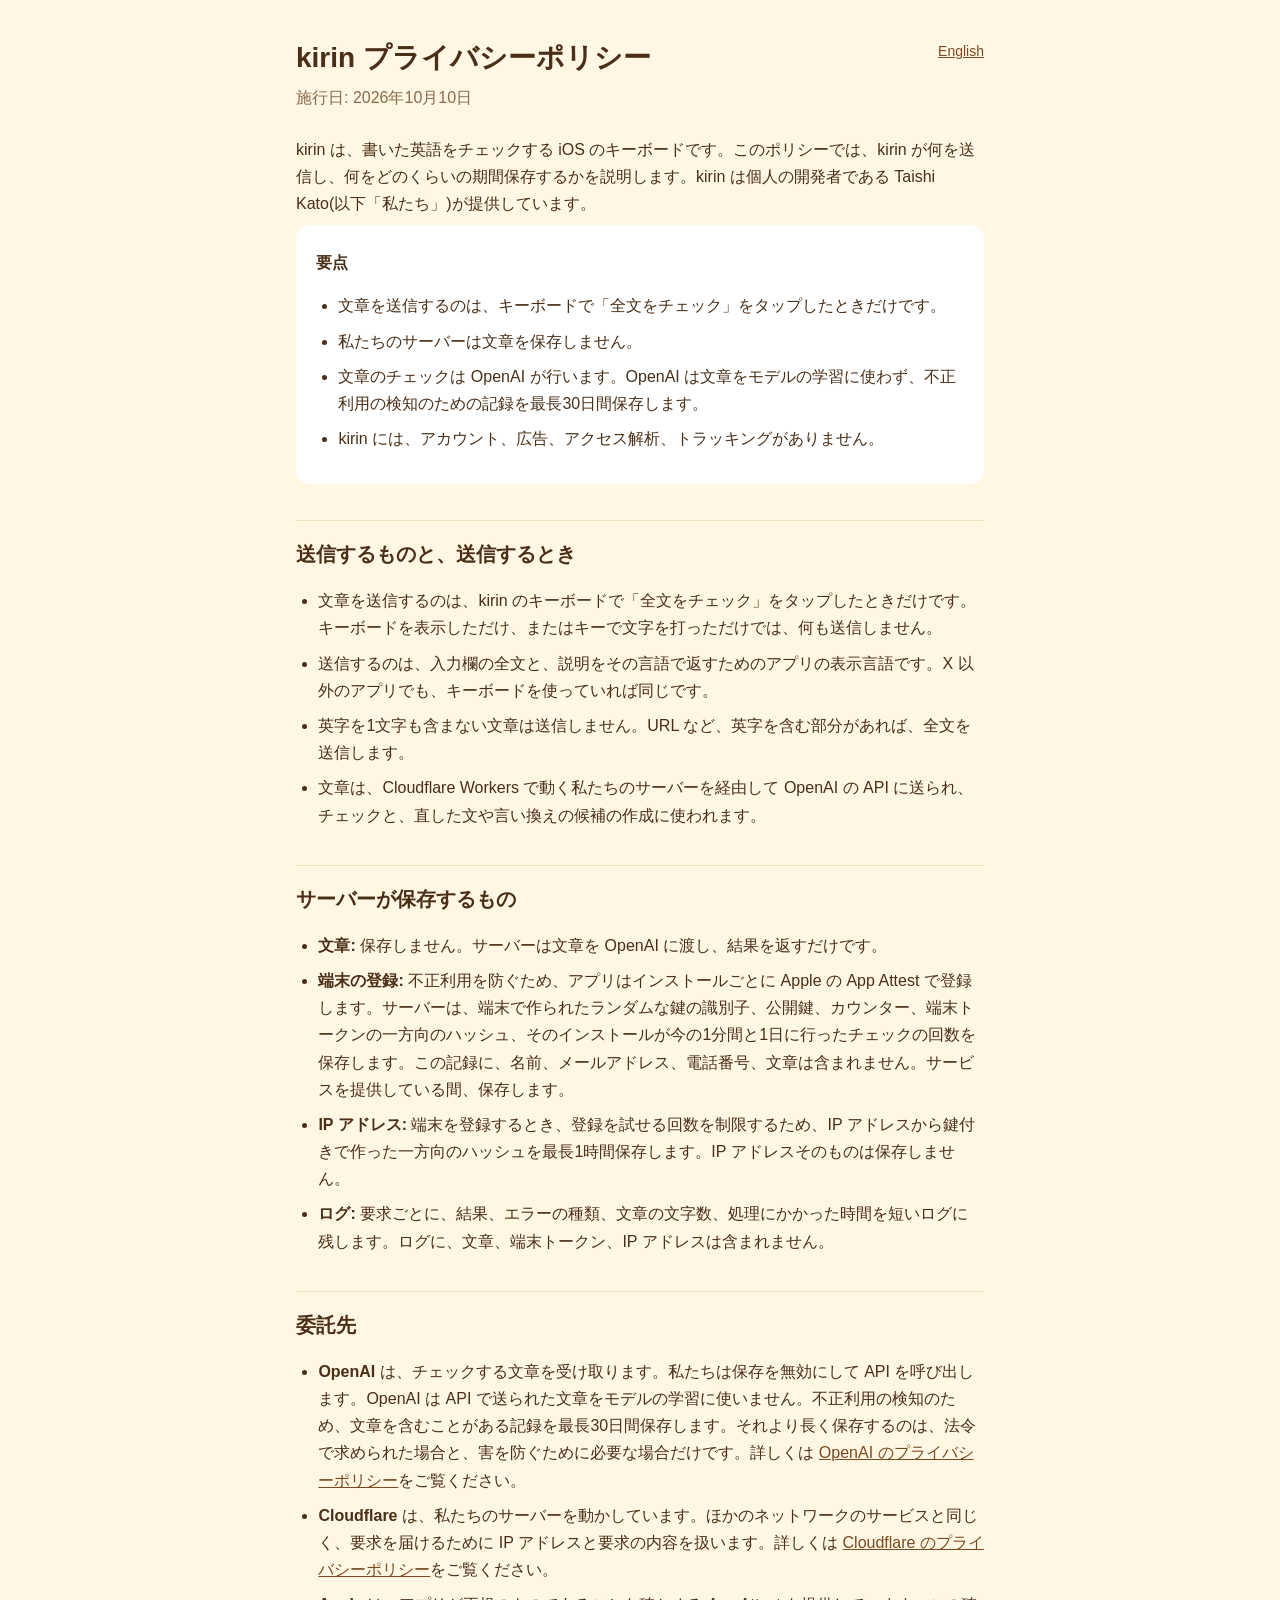
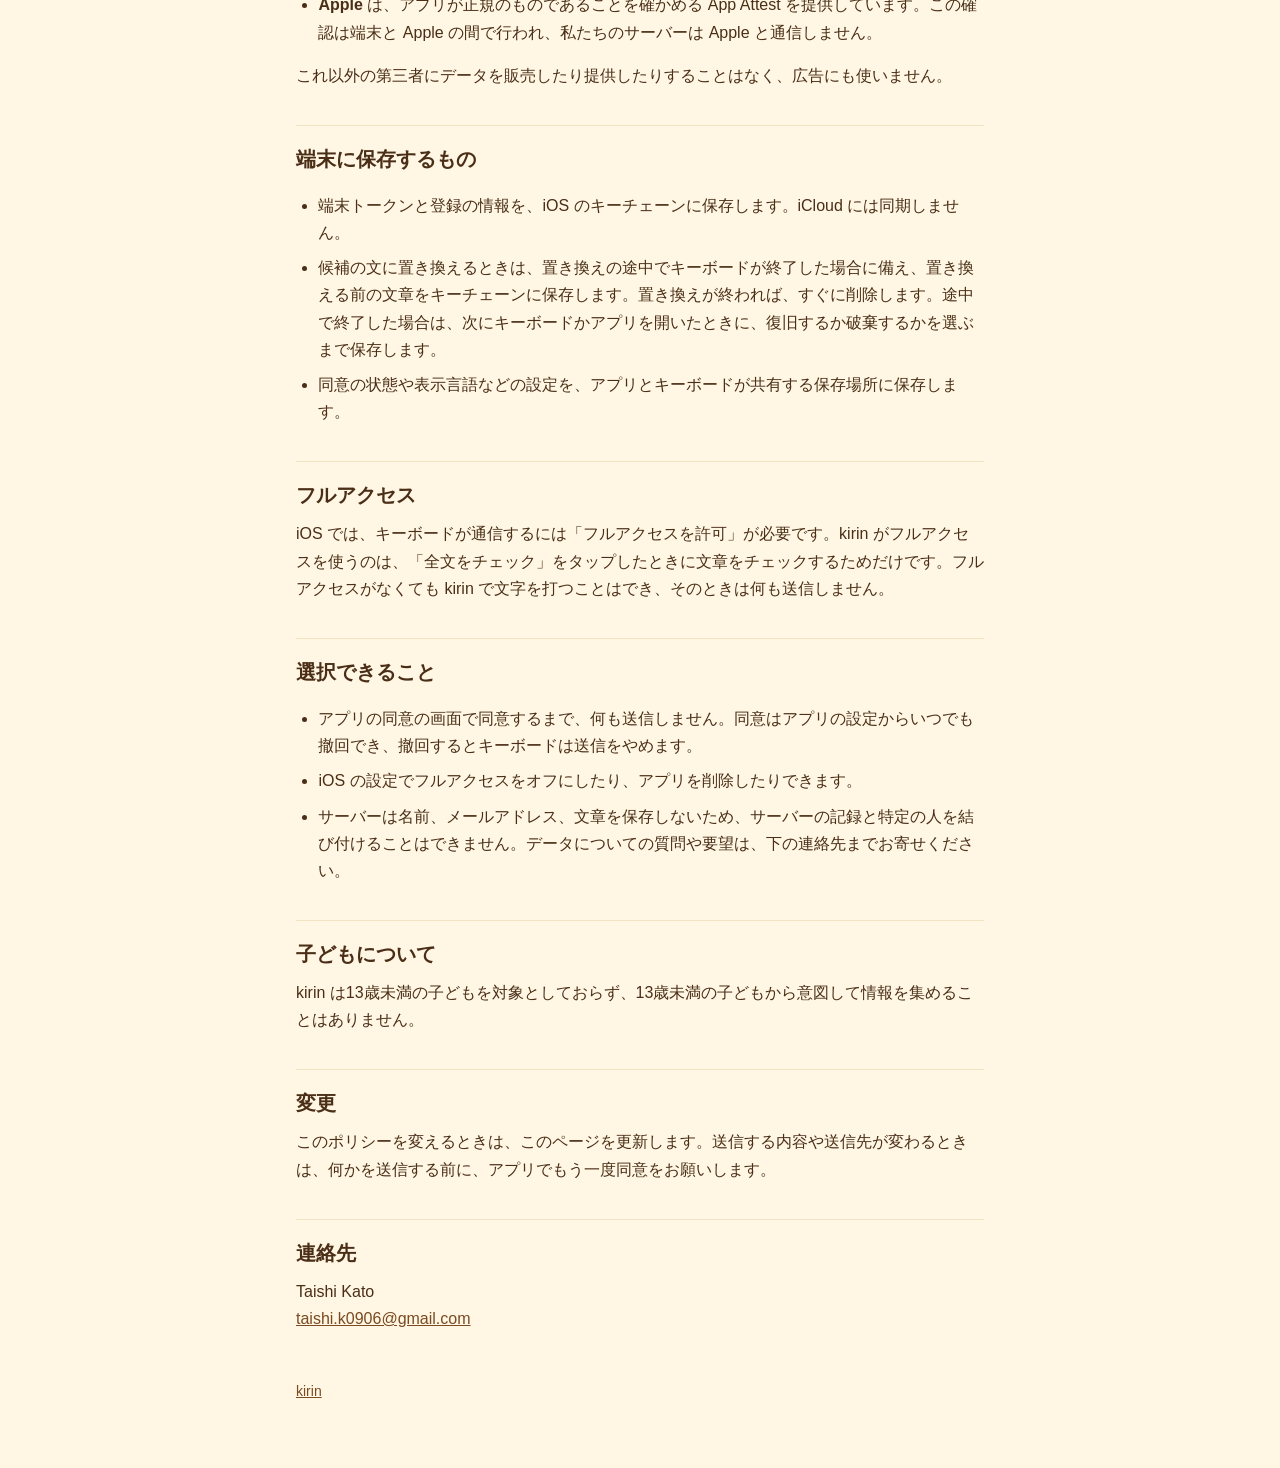
==== ja/privacy/index.html @ 9140c2d2 "Add the kirin privacy policy in English and Japanese Co-Authored-By: Claude Opus 5.5 <noreply@anthro" ====
<!doctype html>
<html lang="ja">
<head>
<meta charset="utf-8">
<meta name="viewport" content="width=device-width, initial-scale=1">
<title>kirin プライバシーポリシー</title>
<link rel="stylesheet" href="../../assets/style.css">
</head>
<body>
<main>
<a class="lang" href="../../privacy/">English</a>
<h1>kirin プライバシーポリシー</h1>
<p class="meta">施行日: 2026年10月10日</p>

<p>kirin は、書いた英語をチェックする iOS のキーボードです。このポリシーでは、kirin が何を送信し、何をどのくらいの期間保存するかを説明します。kirin は個人の開発者である Taishi Kato(以下「私たち」)が提供しています。</p>

<div class="card">
<p><strong>要点</strong></p>
<ul>
  <li>文章を送信するのは、キーボードで「全文をチェック」をタップしたときだけです。</li>
  <li>私たちのサーバーは文章を保存しません。</li>
  <li>文章のチェックは OpenAI が行います。OpenAI は文章をモデルの学習に使わず、不正利用の検知のための記録を最長30日間保存します。</li>
  <li>kirin には、アカウント、広告、アクセス解析、トラッキングがありません。</li>
</ul>
</div>

<h2>送信するものと、送信するとき</h2>
<ul>
  <li>文章を送信するのは、kirin のキーボードで「全文をチェック」をタップしたときだけです。キーボードを表示しただけ、またはキーで文字を打っただけでは、何も送信しません。</li>
  <li>送信するのは、入力欄の全文と、説明をその言語で返すためのアプリの表示言語です。X 以外のアプリでも、キーボードを使っていれば同じです。</li>
  <li>英字を1文字も含まない文章は送信しません。URL など、英字を含む部分があれば、全文を送信します。</li>
  <li>文章は、Cloudflare Workers で動く私たちのサーバーを経由して OpenAI の API に送られ、チェックと、直した文や言い換えの候補の作成に使われます。</li>
</ul>

<h2>サーバーが保存するもの</h2>
<ul>
  <li><strong>文章:</strong> 保存しません。サーバーは文章を OpenAI に渡し、結果を返すだけです。</li>
  <li><strong>端末の登録:</strong> 不正利用を防ぐため、アプリはインストールごとに Apple の App Attest で登録します。サーバーは、端末で作られたランダムな鍵の識別子、公開鍵、カウンター、端末トークンの一方向のハッシュ、そのインストールが今の1分間と1日に行ったチェックの回数を保存します。この記録に、名前、メールアドレス、電話番号、文章は含まれません。サービスを提供している間、保存します。</li>
  <li><strong>IP アドレス:</strong> 端末を登録するとき、登録を試せる回数を制限するため、IP アドレスから鍵付きで作った一方向のハッシュを最長1時間保存します。IP アドレスそのものは保存しません。</li>
  <li><strong>ログ:</strong> 要求ごとに、結果、エラーの種類、文章の文字数、処理にかかった時間を短いログに残します。ログに、文章、端末トークン、IP アドレスは含まれません。</li>
</ul>

<h2>委託先</h2>
<ul>
  <li><strong>OpenAI</strong> は、チェックする文章を受け取ります。私たちは保存を無効にして API を呼び出します。OpenAI は API で送られた文章をモデルの学習に使いません。不正利用の検知のため、文章を含むことがある記録を最長30日間保存します。それより長く保存するのは、法令で求められた場合と、害を防ぐために必要な場合だけです。詳しくは <a href="https://openai.com/policies/privacy-policy/">OpenAI のプライバシーポリシー</a>をご覧ください。</li>
  <li><strong>Cloudflare</strong> は、私たちのサーバーを動かしています。ほかのネットワークのサービスと同じく、要求を届けるために IP アドレスと要求の内容を扱います。詳しくは <a href="https://www.cloudflare.com/privacypolicy/">Cloudflare のプライバシーポリシー</a>をご覧ください。</li>
  <li><strong>Apple</strong> は、アプリが正規のものであることを確かめる App Attest を提供しています。この確認は端末と Apple の間で行われ、私たちのサーバーは Apple と通信しません。</li>
</ul>
<p>これ以外の第三者にデータを販売したり提供したりすることはなく、広告にも使いません。</p>

<h2>端末に保存するもの</h2>
<ul>
  <li>端末トークンと登録の情報を、iOS のキーチェーンに保存します。iCloud には同期しません。</li>
  <li>候補の文に置き換えるときは、置き換えの途中でキーボードが終了した場合に備え、置き換える前の文章をキーチェーンに保存します。置き換えが終われば、すぐに削除します。途中で終了した場合は、次にキーボードかアプリを開いたときに、復旧するか破棄するかを選ぶまで保存します。</li>
  <li>同意の状態や表示言語などの設定を、アプリとキーボードが共有する保存場所に保存します。</li>
</ul>

<h2>フルアクセス</h2>
<p>iOS では、キーボードが通信するには「フルアクセスを許可」が必要です。kirin がフルアクセスを使うのは、「全文をチェック」をタップしたときに文章をチェックするためだけです。フルアクセスがなくても kirin で文字を打つことはでき、そのときは何も送信しません。</p>

<h2>選択できること</h2>
<ul>
  <li>アプリの同意の画面で同意するまで、何も送信しません。同意はアプリの設定からいつでも撤回でき、撤回するとキーボードは送信をやめます。</li>
  <li>iOS の設定でフルアクセスをオフにしたり、アプリを削除したりできます。</li>
  <li>サーバーは名前、メールアドレス、文章を保存しないため、サーバーの記録と特定の人を結び付けることはできません。データについての質問や要望は、下の連絡先までお寄せください。</li>
</ul>

<h2>子どもについて</h2>
<p>kirin は13歳未満の子どもを対象としておらず、13歳未満の子どもから意図して情報を集めることはありません。</p>

<h2>変更</h2>
<p>このポリシーを変えるときは、このページを更新します。送信する内容や送信先が変わるときは、何かを送信する前に、アプリでもう一度同意をお願いします。</p>

<h2>連絡先</h2>
<p>Taishi Kato<br><a href="mailto:taishi.k0906@gmail.com">taishi.k0906@gmail.com</a></p>

<footer><a href="../../">kirin</a></footer>
</main>
</body>
</html>
---- assets/style.css ----
:root {
  --bg: #FFF7E3;
  --surface: #FFFFFF;
  --text: #4A2E17;
  --muted: #8A6A4C;
  --link: #7A4A22;
  --line: #F3E3C3;
}
@media (prefers-color-scheme: dark) {
  :root {
    --bg: #2A1E15;
    --surface: #3D2C20;
    --text: #FCEFD6;
    --muted: #CDB79A;
    --link: #F5C042;
    --line: #4A3727;
  }
}
* { box-sizing: border-box; }
body {
  margin: 0;
  background: var(--bg);
  color: var(--text);
  font: 16px/1.7 -apple-system, BlinkMacSystemFont, "Hiragino Sans", "Segoe UI", sans-serif;
}
main { max-width: 720px; margin: 0 auto; padding: 40px 16px 64px; }
h1 { font-size: 28px; line-height: 1.3; margin: 0 0 8px; }
h2 { font-size: 20px; margin: 36px 0 8px; padding-top: 16px; border-top: 1px solid var(--line); }
p, li { margin: 8px 0; }
ul { padding-left: 1.4em; }
a { color: var(--link); }
.meta { color: var(--muted); margin: 0 0 24px; }
.lang { float: right; font-size: 14px; }
.card { background: var(--surface); border-radius: 14px; padding: 16px 20px; }
footer { margin-top: 48px; color: var(--muted); font-size: 14px; }
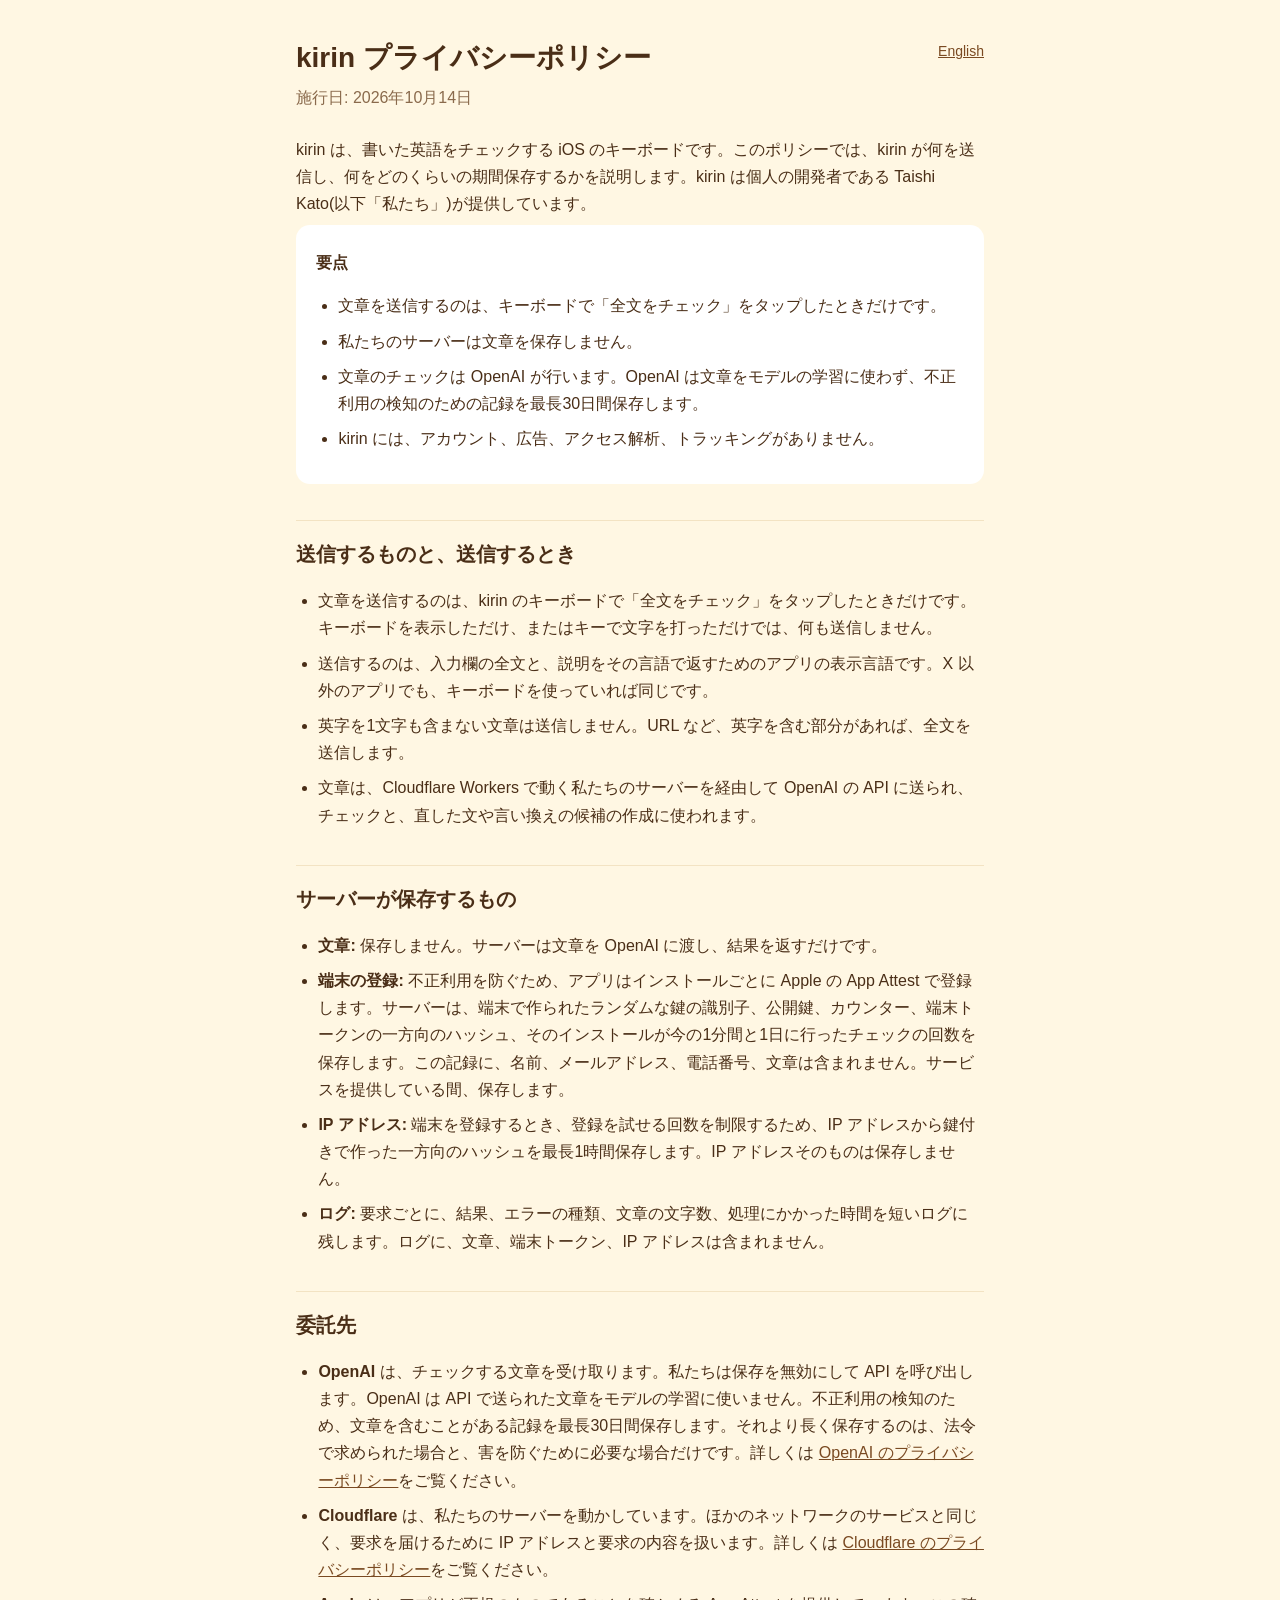
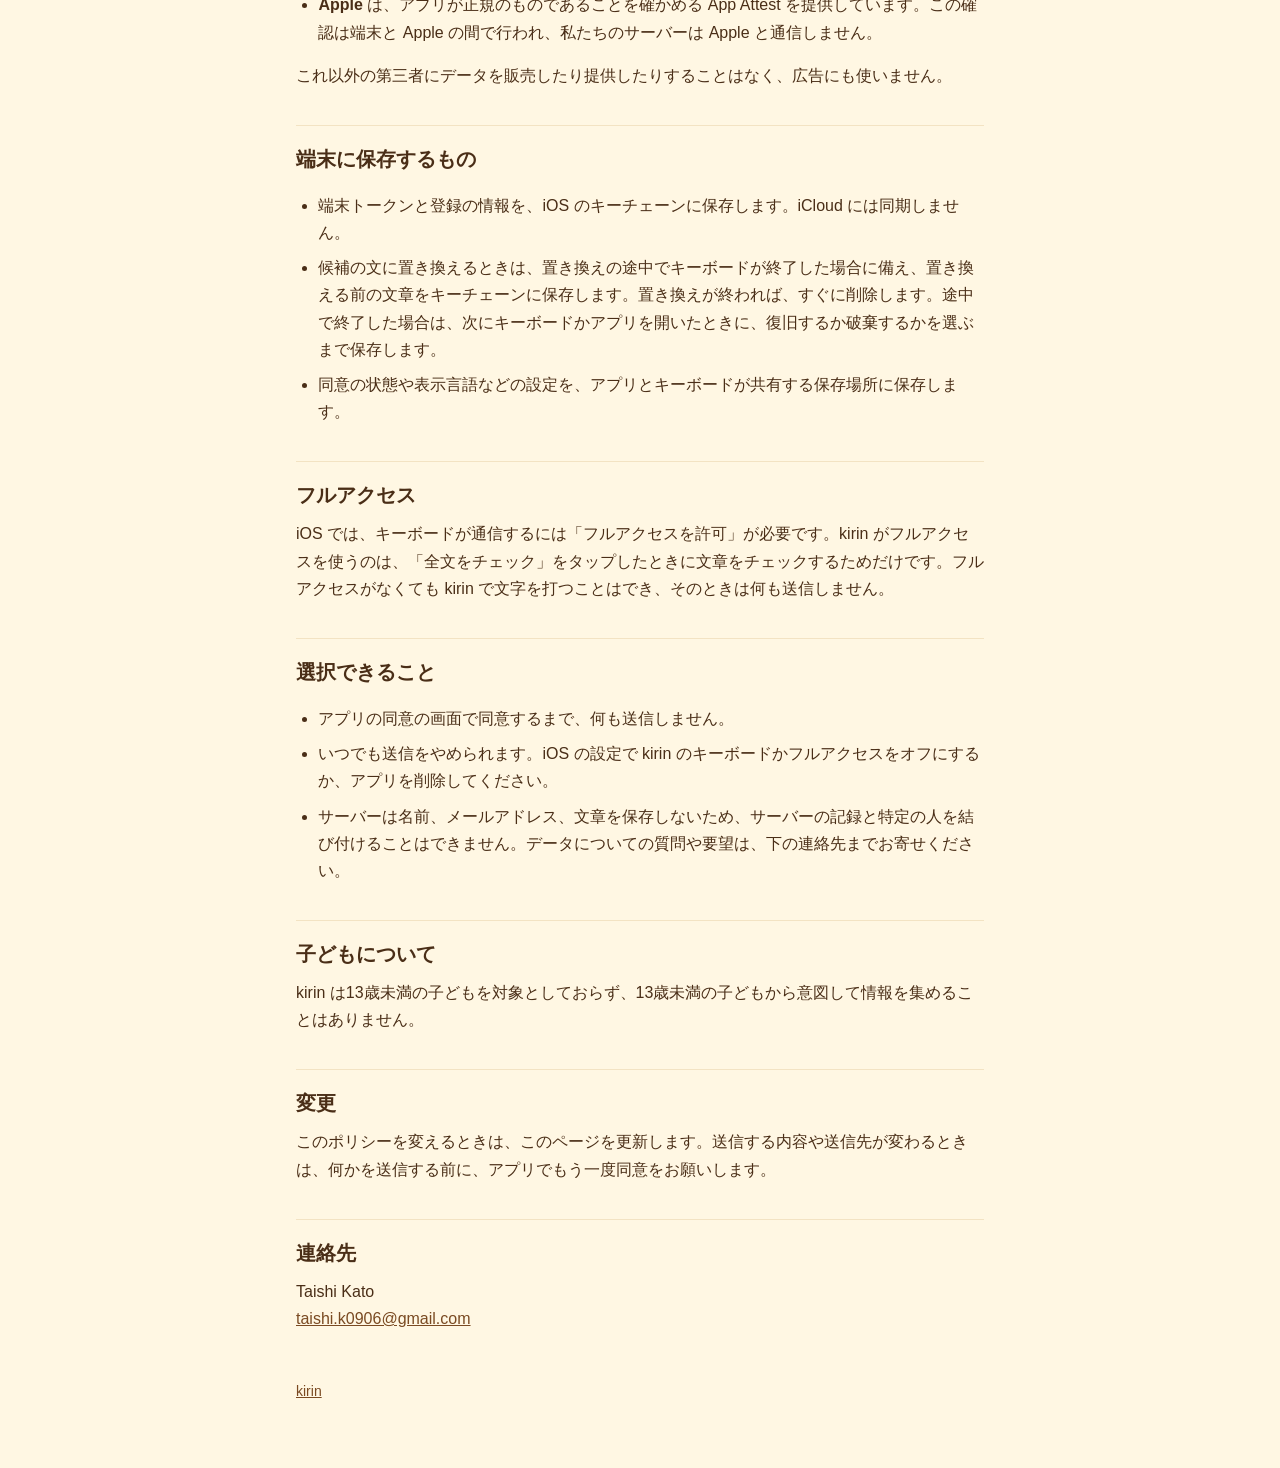
==== commit 5025dec4: "Say how to stop sending now that the app has no withdraw button" ====
--- a/ja/privacy/index.html
+++ b/ja/privacy/index.html
@@ -10,7 +10,7 @@
 <main>
 <a class="lang" href="../../privacy/">English</a>
 <h1>kirin プライバシーポリシー</h1>
-<p class="meta">施行日: 2026年10月10日</p>
+<p class="meta">施行日: 2026年10月14日</p>
 
 <p>kirin は、書いた英語をチェックする iOS のキーボードです。このポリシーでは、kirin が何を送信し、何をどのくらいの期間保存するかを説明します。kirin は個人の開発者である Taishi Kato(以下「私たち」)が提供しています。</p>
 
@@ -60,8 +60,8 @@
 
 <h2>選択できること</h2>
 <ul>
-  <li>アプリの同意の画面で同意するまで、何も送信しません。同意はアプリの設定からいつでも撤回でき、撤回するとキーボードは送信をやめます。</li>
-  <li>iOS の設定でフルアクセスをオフにしたり、アプリを削除したりできます。</li>
+  <li>アプリの同意の画面で同意するまで、何も送信しません。</li>
+  <li>いつでも送信をやめられます。iOS の設定で kirin のキーボードかフルアクセスをオフにするか、アプリを削除してください。</li>
   <li>サーバーは名前、メールアドレス、文章を保存しないため、サーバーの記録と特定の人を結び付けることはできません。データについての質問や要望は、下の連絡先までお寄せください。</li>
 </ul>
 
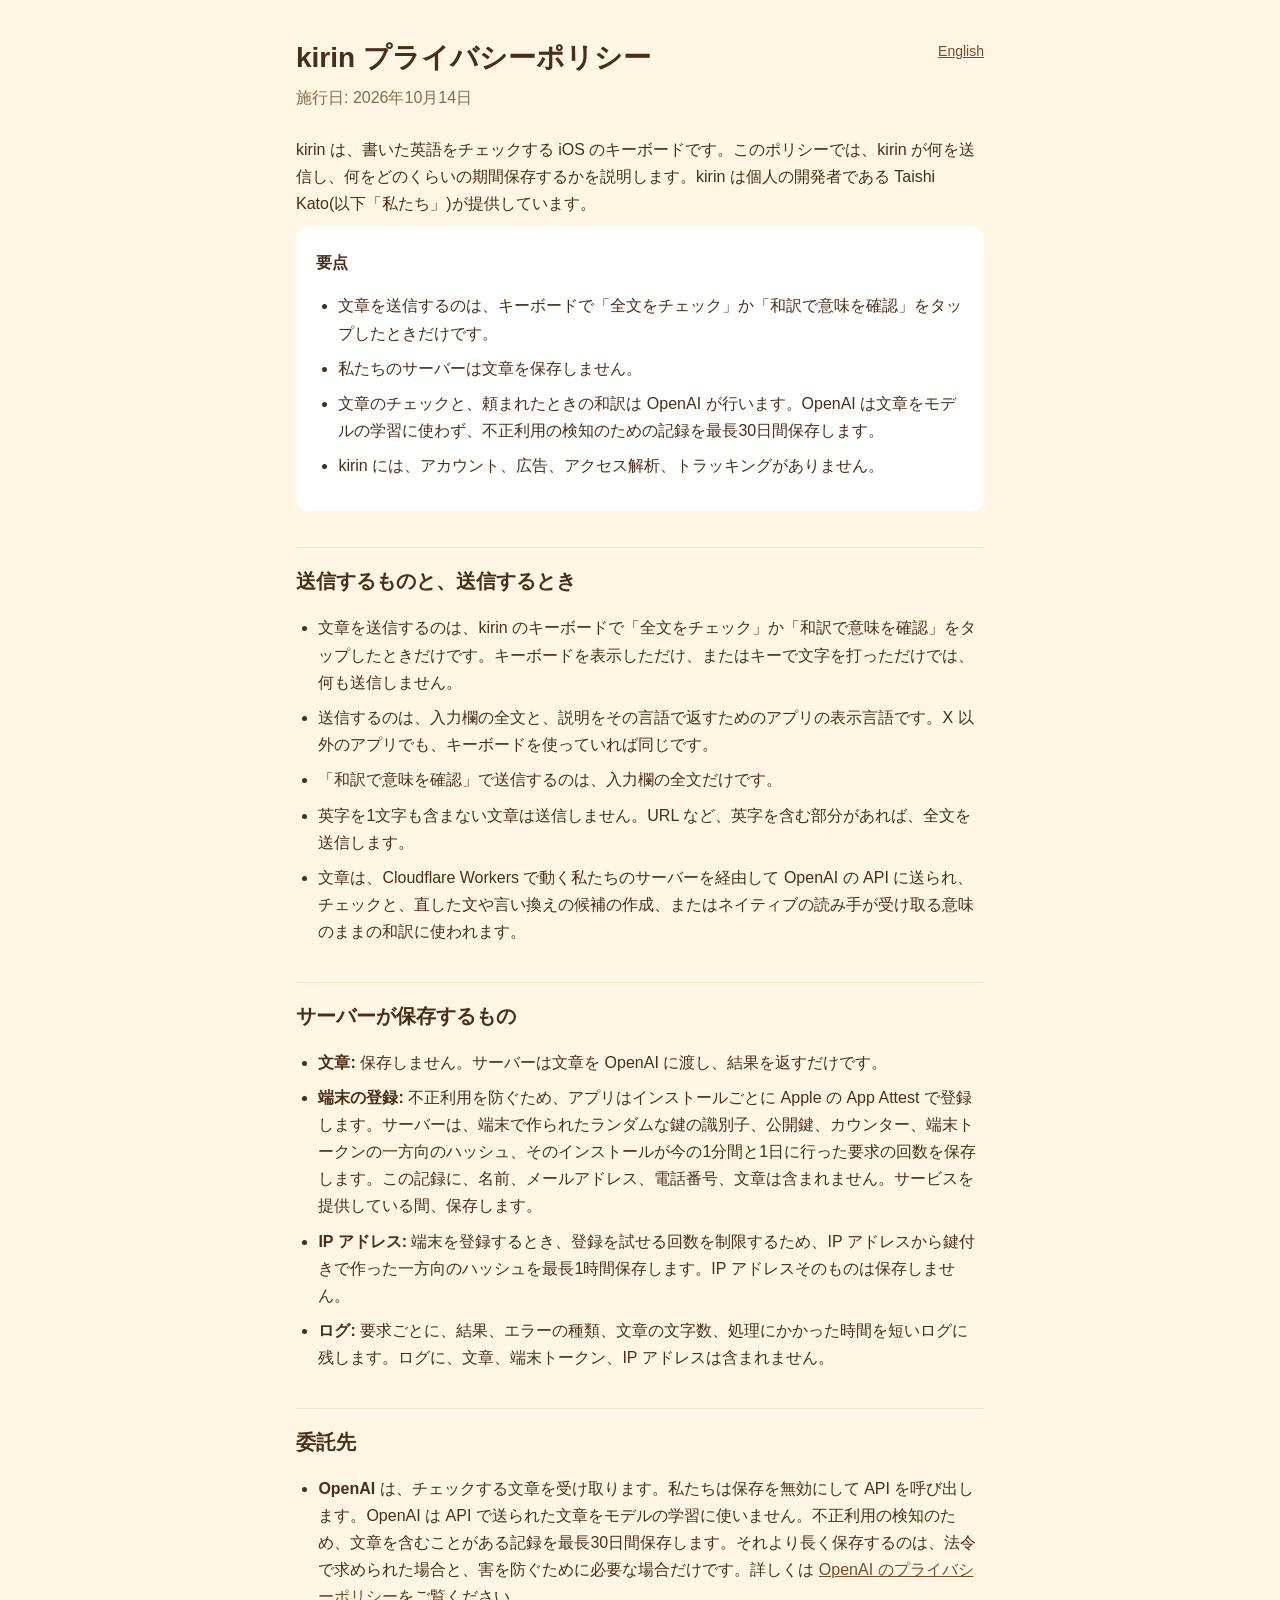
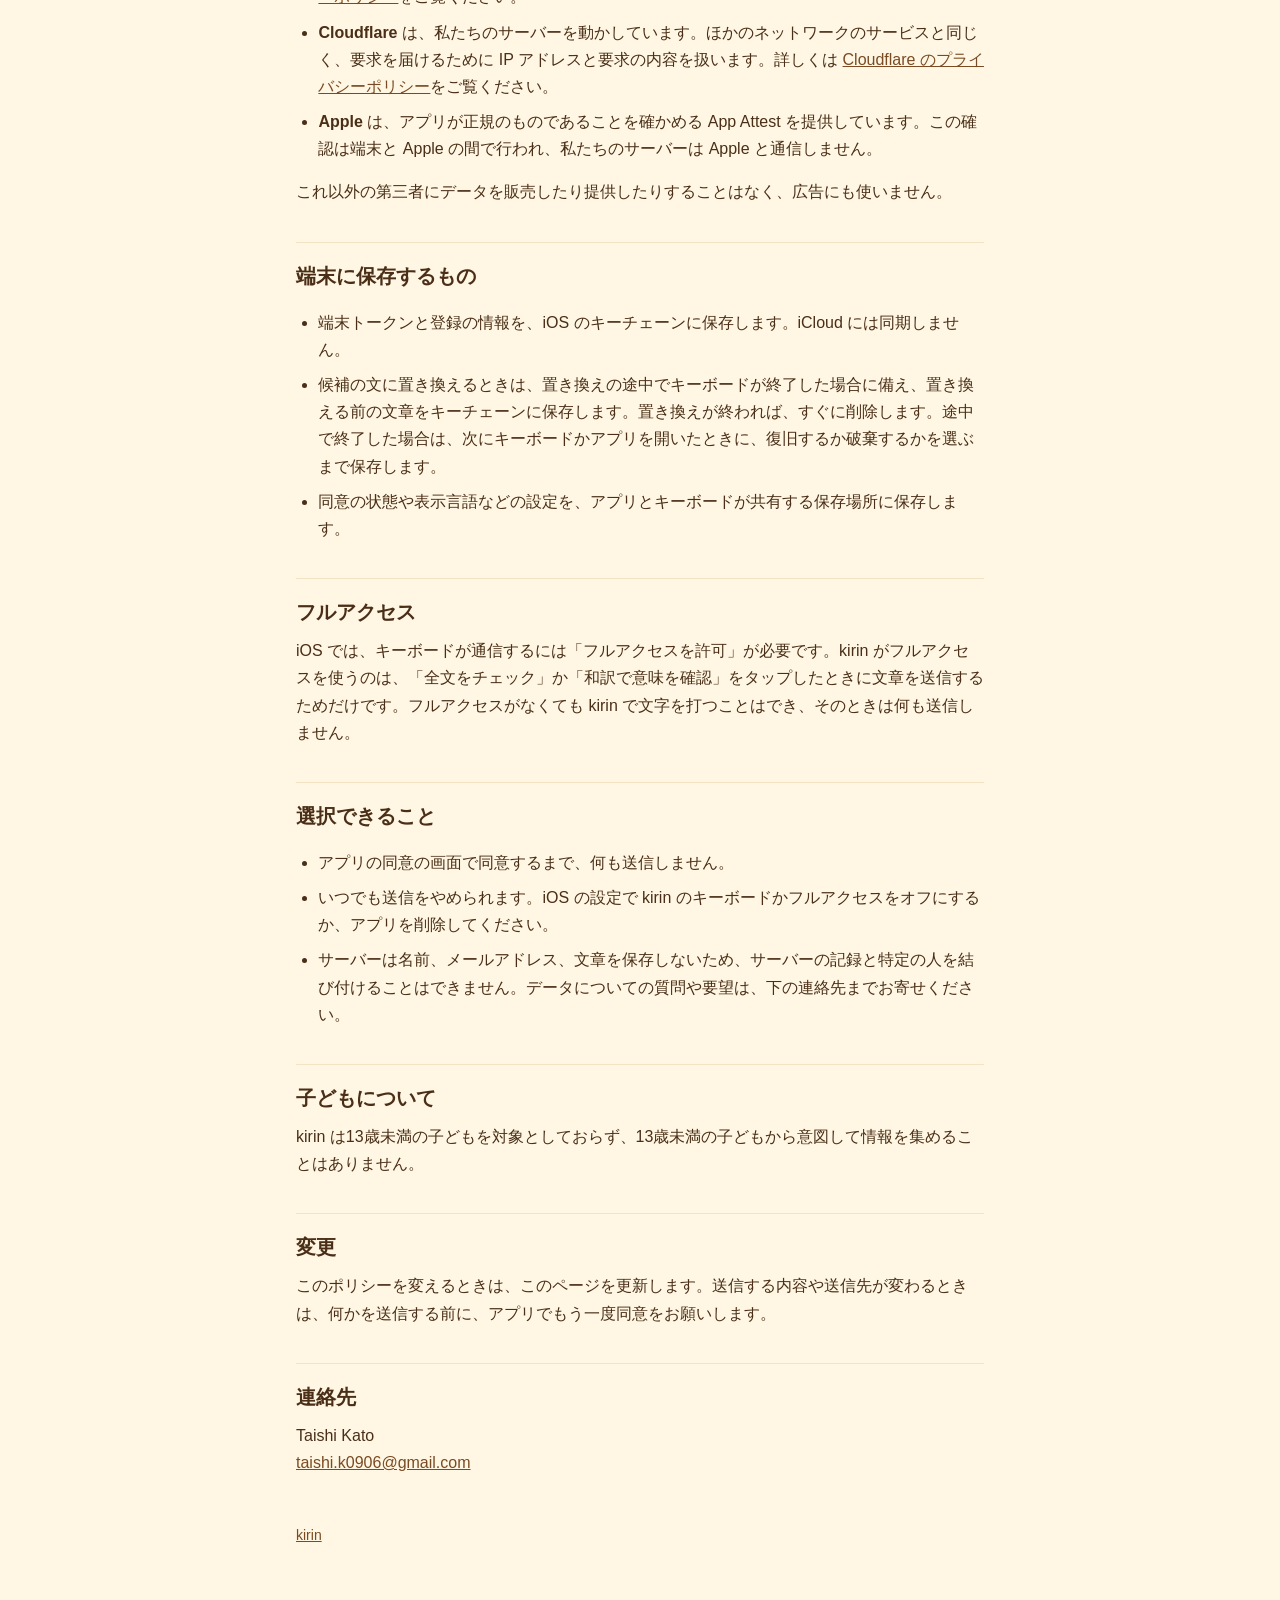
==== commit a08e0dd1: "Cover back-translation in the privacy policy Co-Authored-By: Claude Opus 5.5 <noreply@anthropic.com>" ====
--- a/ja/privacy/index.html
+++ b/ja/privacy/index.html
@@ -17,25 +17,26 @@
 <div class="card">
 <p><strong>要点</strong></p>
 <ul>
-  <li>文章を送信するのは、キーボードで「全文をチェック」をタップしたときだけです。</li>
+  <li>文章を送信するのは、キーボードで「全文をチェック」か「和訳で意味を確認」をタップしたときだけです。</li>
   <li>私たちのサーバーは文章を保存しません。</li>
-  <li>文章のチェックは OpenAI が行います。OpenAI は文章をモデルの学習に使わず、不正利用の検知のための記録を最長30日間保存します。</li>
+  <li>文章のチェックと、頼まれたときの和訳は OpenAI が行います。OpenAI は文章をモデルの学習に使わず、不正利用の検知のための記録を最長30日間保存します。</li>
   <li>kirin には、アカウント、広告、アクセス解析、トラッキングがありません。</li>
 </ul>
 </div>
 
 <h2>送信するものと、送信するとき</h2>
 <ul>
-  <li>文章を送信するのは、kirin のキーボードで「全文をチェック」をタップしたときだけです。キーボードを表示しただけ、またはキーで文字を打っただけでは、何も送信しません。</li>
+  <li>文章を送信するのは、kirin のキーボードで「全文をチェック」か「和訳で意味を確認」をタップしたときだけです。キーボードを表示しただけ、またはキーで文字を打っただけでは、何も送信しません。</li>
   <li>送信するのは、入力欄の全文と、説明をその言語で返すためのアプリの表示言語です。X 以外のアプリでも、キーボードを使っていれば同じです。</li>
+  <li>「和訳で意味を確認」で送信するのは、入力欄の全文だけです。</li>
   <li>英字を1文字も含まない文章は送信しません。URL など、英字を含む部分があれば、全文を送信します。</li>
-  <li>文章は、Cloudflare Workers で動く私たちのサーバーを経由して OpenAI の API に送られ、チェックと、直した文や言い換えの候補の作成に使われます。</li>
+  <li>文章は、Cloudflare Workers で動く私たちのサーバーを経由して OpenAI の API に送られ、チェックと、直した文や言い換えの候補の作成、またはネイティブの読み手が受け取る意味のままの和訳に使われます。</li>
 </ul>
 
 <h2>サーバーが保存するもの</h2>
 <ul>
   <li><strong>文章:</strong> 保存しません。サーバーは文章を OpenAI に渡し、結果を返すだけです。</li>
-  <li><strong>端末の登録:</strong> 不正利用を防ぐため、アプリはインストールごとに Apple の App Attest で登録します。サーバーは、端末で作られたランダムな鍵の識別子、公開鍵、カウンター、端末トークンの一方向のハッシュ、そのインストールが今の1分間と1日に行ったチェックの回数を保存します。この記録に、名前、メールアドレス、電話番号、文章は含まれません。サービスを提供している間、保存します。</li>
+  <li><strong>端末の登録:</strong> 不正利用を防ぐため、アプリはインストールごとに Apple の App Attest で登録します。サーバーは、端末で作られたランダムな鍵の識別子、公開鍵、カウンター、端末トークンの一方向のハッシュ、そのインストールが今の1分間と1日に行った要求の回数を保存します。この記録に、名前、メールアドレス、電話番号、文章は含まれません。サービスを提供している間、保存します。</li>
   <li><strong>IP アドレス:</strong> 端末を登録するとき、登録を試せる回数を制限するため、IP アドレスから鍵付きで作った一方向のハッシュを最長1時間保存します。IP アドレスそのものは保存しません。</li>
   <li><strong>ログ:</strong> 要求ごとに、結果、エラーの種類、文章の文字数、処理にかかった時間を短いログに残します。ログに、文章、端末トークン、IP アドレスは含まれません。</li>
 </ul>
@@ -56,7 +57,7 @@
 </ul>
 
 <h2>フルアクセス</h2>
-<p>iOS では、キーボードが通信するには「フルアクセスを許可」が必要です。kirin がフルアクセスを使うのは、「全文をチェック」をタップしたときに文章をチェックするためだけです。フルアクセスがなくても kirin で文字を打つことはでき、そのときは何も送信しません。</p>
+<p>iOS では、キーボードが通信するには「フルアクセスを許可」が必要です。kirin がフルアクセスを使うのは、「全文をチェック」か「和訳で意味を確認」をタップしたときに文章を送信するためだけです。フルアクセスがなくても kirin で文字を打つことはでき、そのときは何も送信しません。</p>
 
 <h2>選択できること</h2>
 <ul>
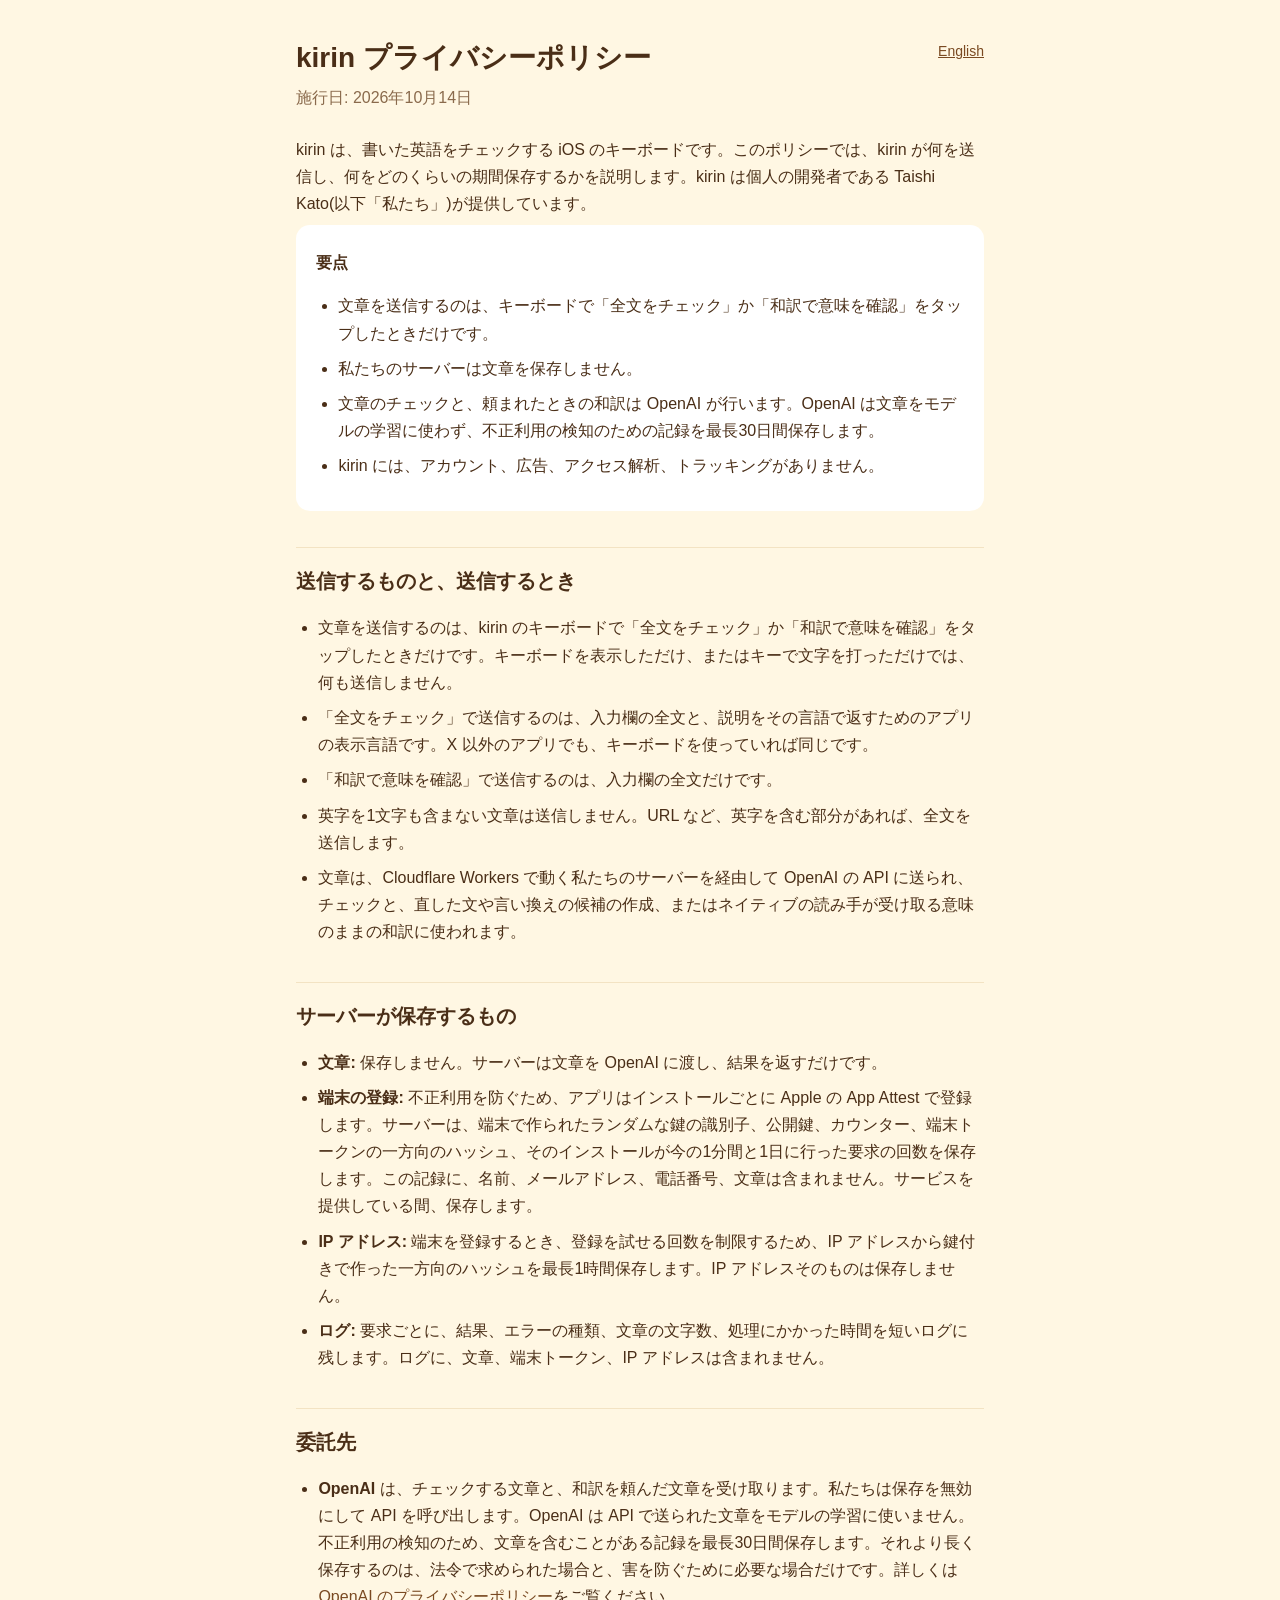
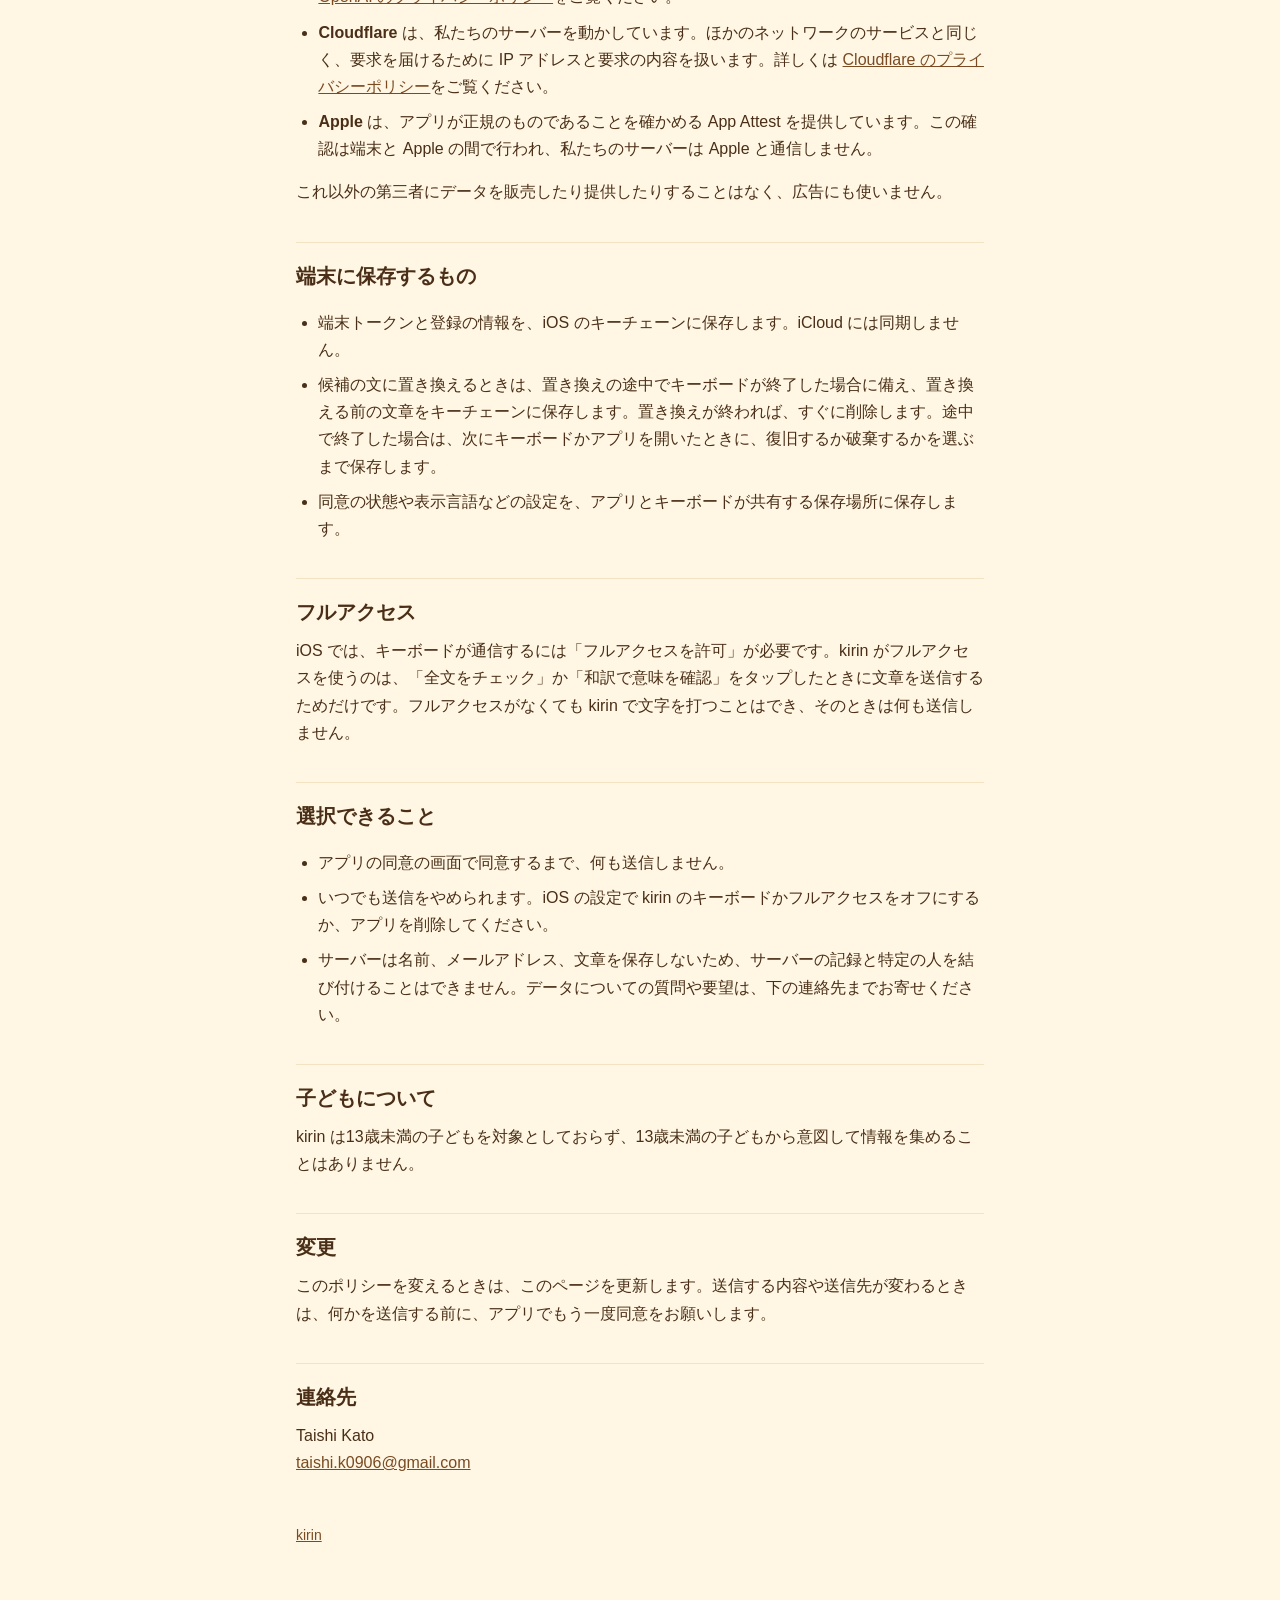
==== commit 2c37ba92: "Describe both buttons in the privacy policy sections that listed only checking Co-Authored-By: Claud" ====
--- a/ja/privacy/index.html
+++ b/ja/privacy/index.html
@@ -27,7 +27,7 @@
 <h2>送信するものと、送信するとき</h2>
 <ul>
   <li>文章を送信するのは、kirin のキーボードで「全文をチェック」か「和訳で意味を確認」をタップしたときだけです。キーボードを表示しただけ、またはキーで文字を打っただけでは、何も送信しません。</li>
-  <li>送信するのは、入力欄の全文と、説明をその言語で返すためのアプリの表示言語です。X 以外のアプリでも、キーボードを使っていれば同じです。</li>
+  <li>「全文をチェック」で送信するのは、入力欄の全文と、説明をその言語で返すためのアプリの表示言語です。X 以外のアプリでも、キーボードを使っていれば同じです。</li>
   <li>「和訳で意味を確認」で送信するのは、入力欄の全文だけです。</li>
   <li>英字を1文字も含まない文章は送信しません。URL など、英字を含む部分があれば、全文を送信します。</li>
   <li>文章は、Cloudflare Workers で動く私たちのサーバーを経由して OpenAI の API に送られ、チェックと、直した文や言い換えの候補の作成、またはネイティブの読み手が受け取る意味のままの和訳に使われます。</li>
@@ -43,7 +43,7 @@
 
 <h2>委託先</h2>
 <ul>
-  <li><strong>OpenAI</strong> は、チェックする文章を受け取ります。私たちは保存を無効にして API を呼び出します。OpenAI は API で送られた文章をモデルの学習に使いません。不正利用の検知のため、文章を含むことがある記録を最長30日間保存します。それより長く保存するのは、法令で求められた場合と、害を防ぐために必要な場合だけです。詳しくは <a href="https://openai.com/policies/privacy-policy/">OpenAI のプライバシーポリシー</a>をご覧ください。</li>
+  <li><strong>OpenAI</strong> は、チェックする文章と、和訳を頼んだ文章を受け取ります。私たちは保存を無効にして API を呼び出します。OpenAI は API で送られた文章をモデルの学習に使いません。不正利用の検知のため、文章を含むことがある記録を最長30日間保存します。それより長く保存するのは、法令で求められた場合と、害を防ぐために必要な場合だけです。詳しくは <a href="https://openai.com/policies/privacy-policy/">OpenAI のプライバシーポリシー</a>をご覧ください。</li>
   <li><strong>Cloudflare</strong> は、私たちのサーバーを動かしています。ほかのネットワークのサービスと同じく、要求を届けるために IP アドレスと要求の内容を扱います。詳しくは <a href="https://www.cloudflare.com/privacypolicy/">Cloudflare のプライバシーポリシー</a>をご覧ください。</li>
   <li><strong>Apple</strong> は、アプリが正規のものであることを確かめる App Attest を提供しています。この確認は端末と Apple の間で行われ、私たちのサーバーは Apple と通信しません。</li>
 </ul>
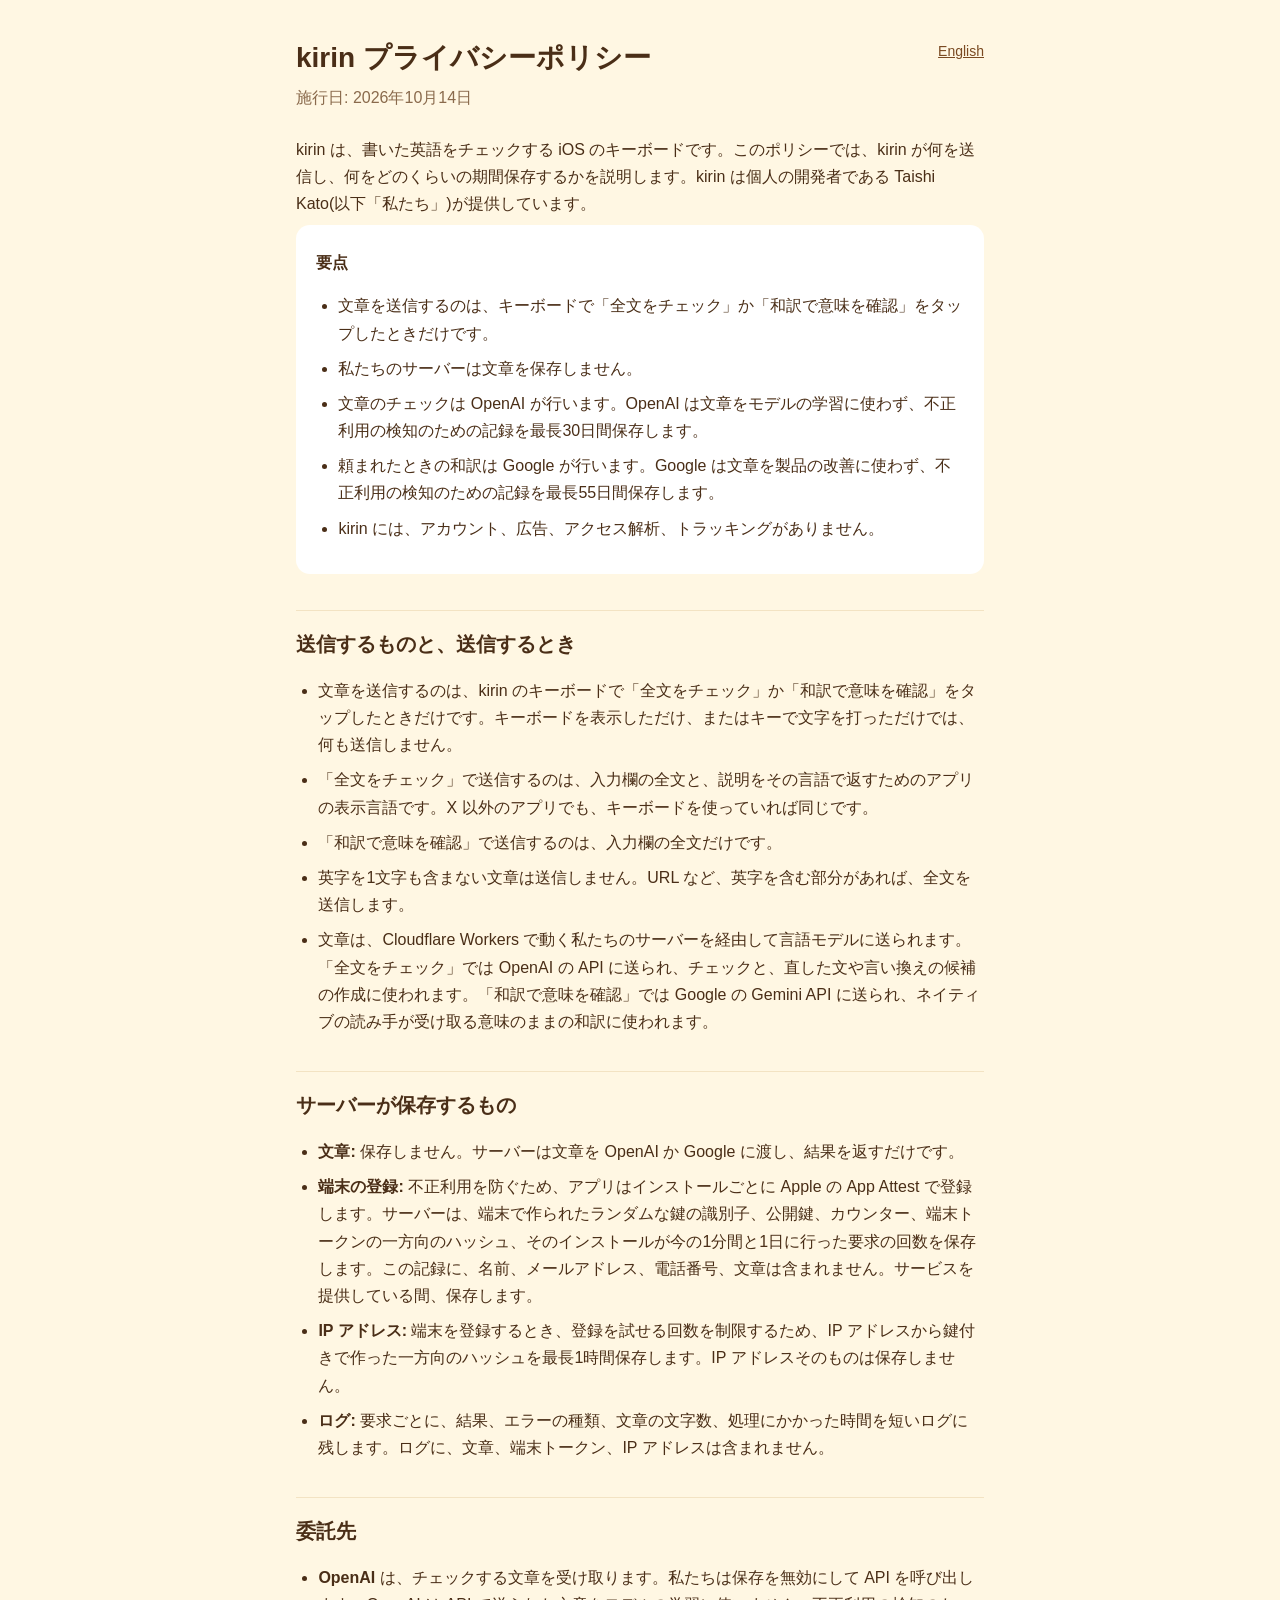
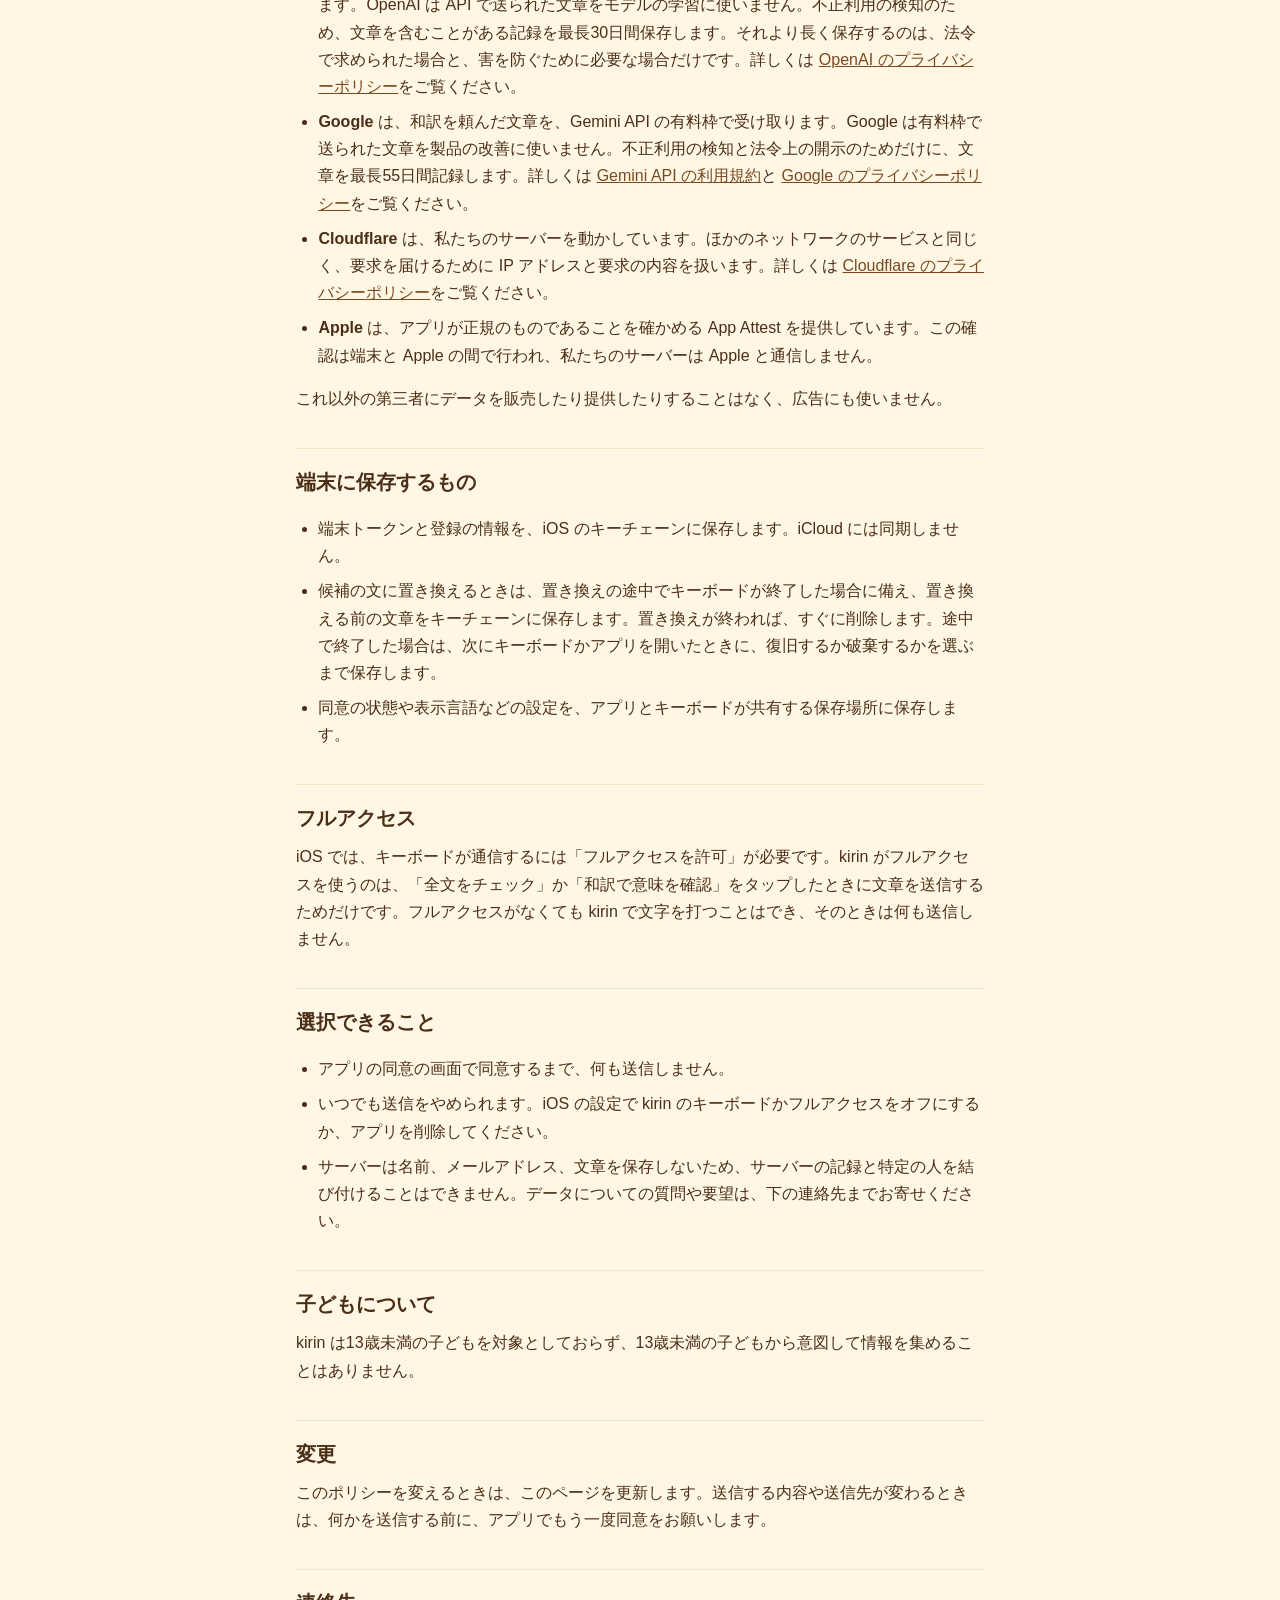
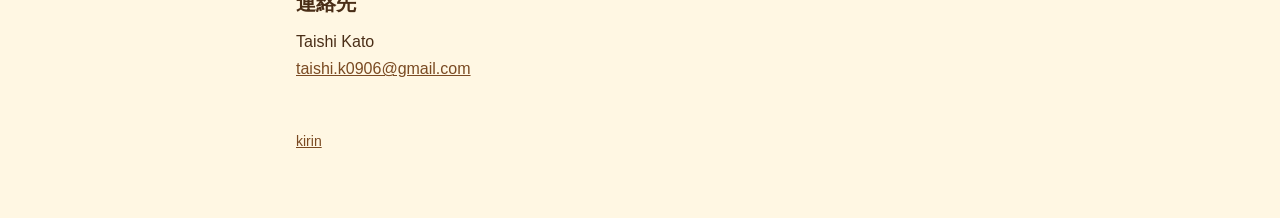
==== commit da6493c1: "Name Google as the processor for Japanese translations "Check meaning in Japanese" now sends text to" ====
--- a/ja/privacy/index.html
+++ b/ja/privacy/index.html
@@ -19,7 +19,8 @@
 <ul>
   <li>文章を送信するのは、キーボードで「全文をチェック」か「和訳で意味を確認」をタップしたときだけです。</li>
   <li>私たちのサーバーは文章を保存しません。</li>
-  <li>文章のチェックと、頼まれたときの和訳は OpenAI が行います。OpenAI は文章をモデルの学習に使わず、不正利用の検知のための記録を最長30日間保存します。</li>
+  <li>文章のチェックは OpenAI が行います。OpenAI は文章をモデルの学習に使わず、不正利用の検知のための記録を最長30日間保存します。</li>
+  <li>頼まれたときの和訳は Google が行います。Google は文章を製品の改善に使わず、不正利用の検知のための記録を最長55日間保存します。</li>
   <li>kirin には、アカウント、広告、アクセス解析、トラッキングがありません。</li>
 </ul>
 </div>
@@ -30,12 +31,12 @@
   <li>「全文をチェック」で送信するのは、入力欄の全文と、説明をその言語で返すためのアプリの表示言語です。X 以外のアプリでも、キーボードを使っていれば同じです。</li>
   <li>「和訳で意味を確認」で送信するのは、入力欄の全文だけです。</li>
   <li>英字を1文字も含まない文章は送信しません。URL など、英字を含む部分があれば、全文を送信します。</li>
-  <li>文章は、Cloudflare Workers で動く私たちのサーバーを経由して OpenAI の API に送られ、チェックと、直した文や言い換えの候補の作成、またはネイティブの読み手が受け取る意味のままの和訳に使われます。</li>
+  <li>文章は、Cloudflare Workers で動く私たちのサーバーを経由して言語モデルに送られます。「全文をチェック」では OpenAI の API に送られ、チェックと、直した文や言い換えの候補の作成に使われます。「和訳で意味を確認」では Google の Gemini API に送られ、ネイティブの読み手が受け取る意味のままの和訳に使われます。</li>
 </ul>
 
 <h2>サーバーが保存するもの</h2>
 <ul>
-  <li><strong>文章:</strong> 保存しません。サーバーは文章を OpenAI に渡し、結果を返すだけです。</li>
+  <li><strong>文章:</strong> 保存しません。サーバーは文章を OpenAI か Google に渡し、結果を返すだけです。</li>
   <li><strong>端末の登録:</strong> 不正利用を防ぐため、アプリはインストールごとに Apple の App Attest で登録します。サーバーは、端末で作られたランダムな鍵の識別子、公開鍵、カウンター、端末トークンの一方向のハッシュ、そのインストールが今の1分間と1日に行った要求の回数を保存します。この記録に、名前、メールアドレス、電話番号、文章は含まれません。サービスを提供している間、保存します。</li>
   <li><strong>IP アドレス:</strong> 端末を登録するとき、登録を試せる回数を制限するため、IP アドレスから鍵付きで作った一方向のハッシュを最長1時間保存します。IP アドレスそのものは保存しません。</li>
   <li><strong>ログ:</strong> 要求ごとに、結果、エラーの種類、文章の文字数、処理にかかった時間を短いログに残します。ログに、文章、端末トークン、IP アドレスは含まれません。</li>
@@ -43,7 +44,8 @@
 
 <h2>委託先</h2>
 <ul>
-  <li><strong>OpenAI</strong> は、チェックする文章と、和訳を頼んだ文章を受け取ります。私たちは保存を無効にして API を呼び出します。OpenAI は API で送られた文章をモデルの学習に使いません。不正利用の検知のため、文章を含むことがある記録を最長30日間保存します。それより長く保存するのは、法令で求められた場合と、害を防ぐために必要な場合だけです。詳しくは <a href="https://openai.com/policies/privacy-policy/">OpenAI のプライバシーポリシー</a>をご覧ください。</li>
+  <li><strong>OpenAI</strong> は、チェックする文章を受け取ります。私たちは保存を無効にして API を呼び出します。OpenAI は API で送られた文章をモデルの学習に使いません。不正利用の検知のため、文章を含むことがある記録を最長30日間保存します。それより長く保存するのは、法令で求められた場合と、害を防ぐために必要な場合だけです。詳しくは <a href="https://openai.com/policies/privacy-policy/">OpenAI のプライバシーポリシー</a>をご覧ください。</li>
+  <li><strong>Google</strong> は、和訳を頼んだ文章を、Gemini API の有料枠で受け取ります。Google は有料枠で送られた文章を製品の改善に使いません。不正利用の検知と法令上の開示のためだけに、文章を最長55日間記録します。詳しくは <a href="https://ai.google.dev/gemini-api/terms">Gemini API の利用規約</a>と <a href="https://policies.google.com/privacy?hl=ja">Google のプライバシーポリシー</a>をご覧ください。</li>
   <li><strong>Cloudflare</strong> は、私たちのサーバーを動かしています。ほかのネットワークのサービスと同じく、要求を届けるために IP アドレスと要求の内容を扱います。詳しくは <a href="https://www.cloudflare.com/privacypolicy/">Cloudflare のプライバシーポリシー</a>をご覧ください。</li>
   <li><strong>Apple</strong> は、アプリが正規のものであることを確かめる App Attest を提供しています。この確認は端末と Apple の間で行われ、私たちのサーバーは Apple と通信しません。</li>
 </ul>
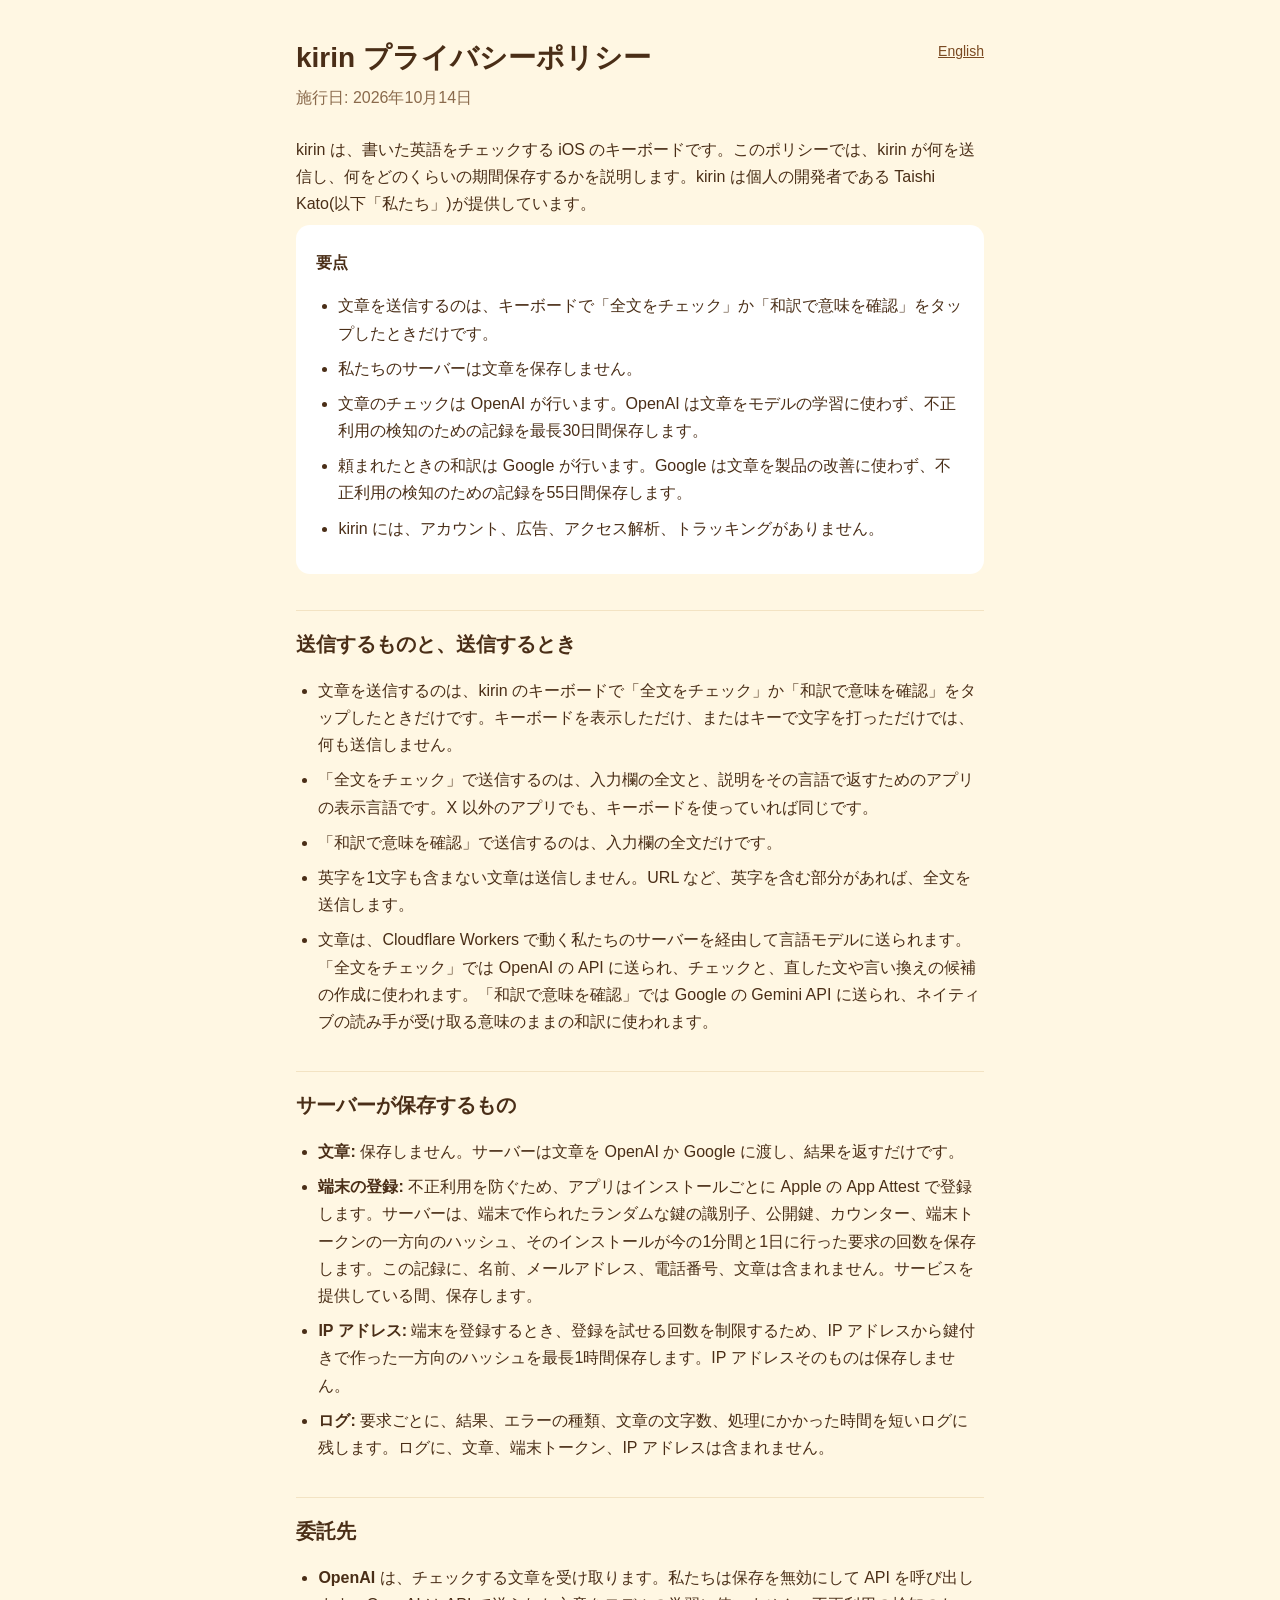
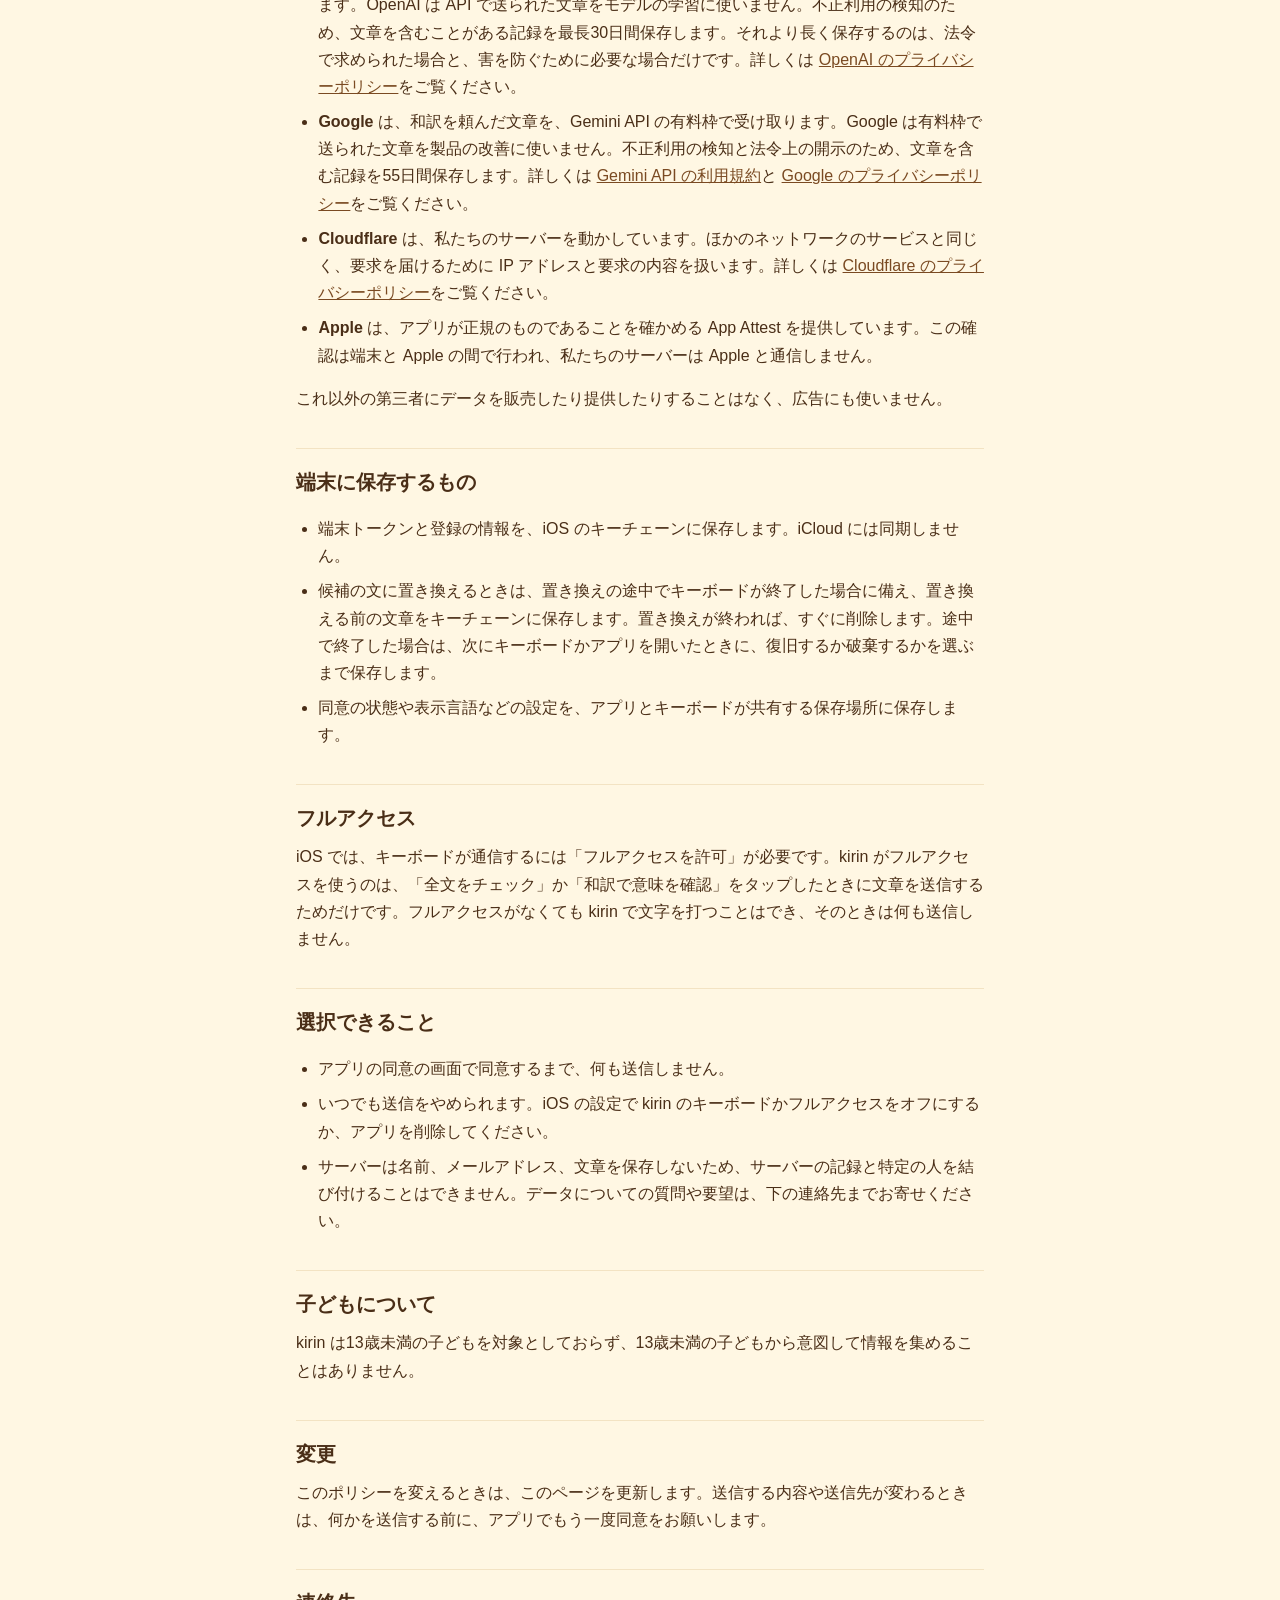
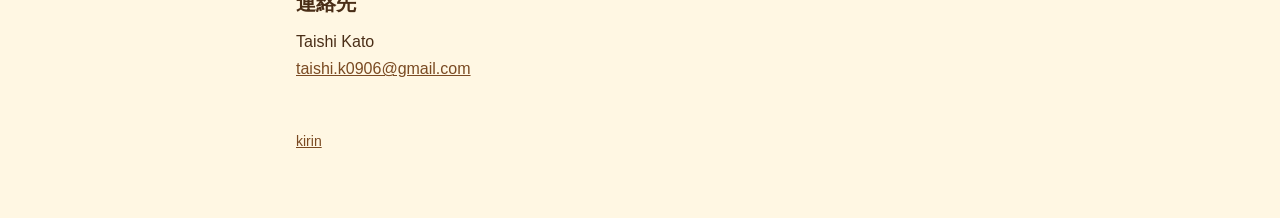
==== commit 21acba03: "Match Google's log retention wording to its abuse-monitoring page Google keeps abuse-monitoring logs" ====
--- a/ja/privacy/index.html
+++ b/ja/privacy/index.html
@@ -20,7 +20,7 @@
   <li>文章を送信するのは、キーボードで「全文をチェック」か「和訳で意味を確認」をタップしたときだけです。</li>
   <li>私たちのサーバーは文章を保存しません。</li>
   <li>文章のチェックは OpenAI が行います。OpenAI は文章をモデルの学習に使わず、不正利用の検知のための記録を最長30日間保存します。</li>
-  <li>頼まれたときの和訳は Google が行います。Google は文章を製品の改善に使わず、不正利用の検知のための記録を最長55日間保存します。</li>
+  <li>頼まれたときの和訳は Google が行います。Google は文章を製品の改善に使わず、不正利用の検知のための記録を55日間保存します。</li>
   <li>kirin には、アカウント、広告、アクセス解析、トラッキングがありません。</li>
 </ul>
 </div>
@@ -45,7 +45,7 @@
 <h2>委託先</h2>
 <ul>
   <li><strong>OpenAI</strong> は、チェックする文章を受け取ります。私たちは保存を無効にして API を呼び出します。OpenAI は API で送られた文章をモデルの学習に使いません。不正利用の検知のため、文章を含むことがある記録を最長30日間保存します。それより長く保存するのは、法令で求められた場合と、害を防ぐために必要な場合だけです。詳しくは <a href="https://openai.com/policies/privacy-policy/">OpenAI のプライバシーポリシー</a>をご覧ください。</li>
-  <li><strong>Google</strong> は、和訳を頼んだ文章を、Gemini API の有料枠で受け取ります。Google は有料枠で送られた文章を製品の改善に使いません。不正利用の検知と法令上の開示のためだけに、文章を最長55日間記録します。詳しくは <a href="https://ai.google.dev/gemini-api/terms">Gemini API の利用規約</a>と <a href="https://policies.google.com/privacy?hl=ja">Google のプライバシーポリシー</a>をご覧ください。</li>
+  <li><strong>Google</strong> は、和訳を頼んだ文章を、Gemini API の有料枠で受け取ります。Google は有料枠で送られた文章を製品の改善に使いません。不正利用の検知と法令上の開示のため、文章を含む記録を55日間保存します。詳しくは <a href="https://ai.google.dev/gemini-api/terms">Gemini API の利用規約</a>と <a href="https://policies.google.com/privacy?hl=ja">Google のプライバシーポリシー</a>をご覧ください。</li>
   <li><strong>Cloudflare</strong> は、私たちのサーバーを動かしています。ほかのネットワークのサービスと同じく、要求を届けるために IP アドレスと要求の内容を扱います。詳しくは <a href="https://www.cloudflare.com/privacypolicy/">Cloudflare のプライバシーポリシー</a>をご覧ください。</li>
   <li><strong>Apple</strong> は、アプリが正規のものであることを確かめる App Attest を提供しています。この確認は端末と Apple の間で行われ、私たちのサーバーは Apple と通信しません。</li>
 </ul>
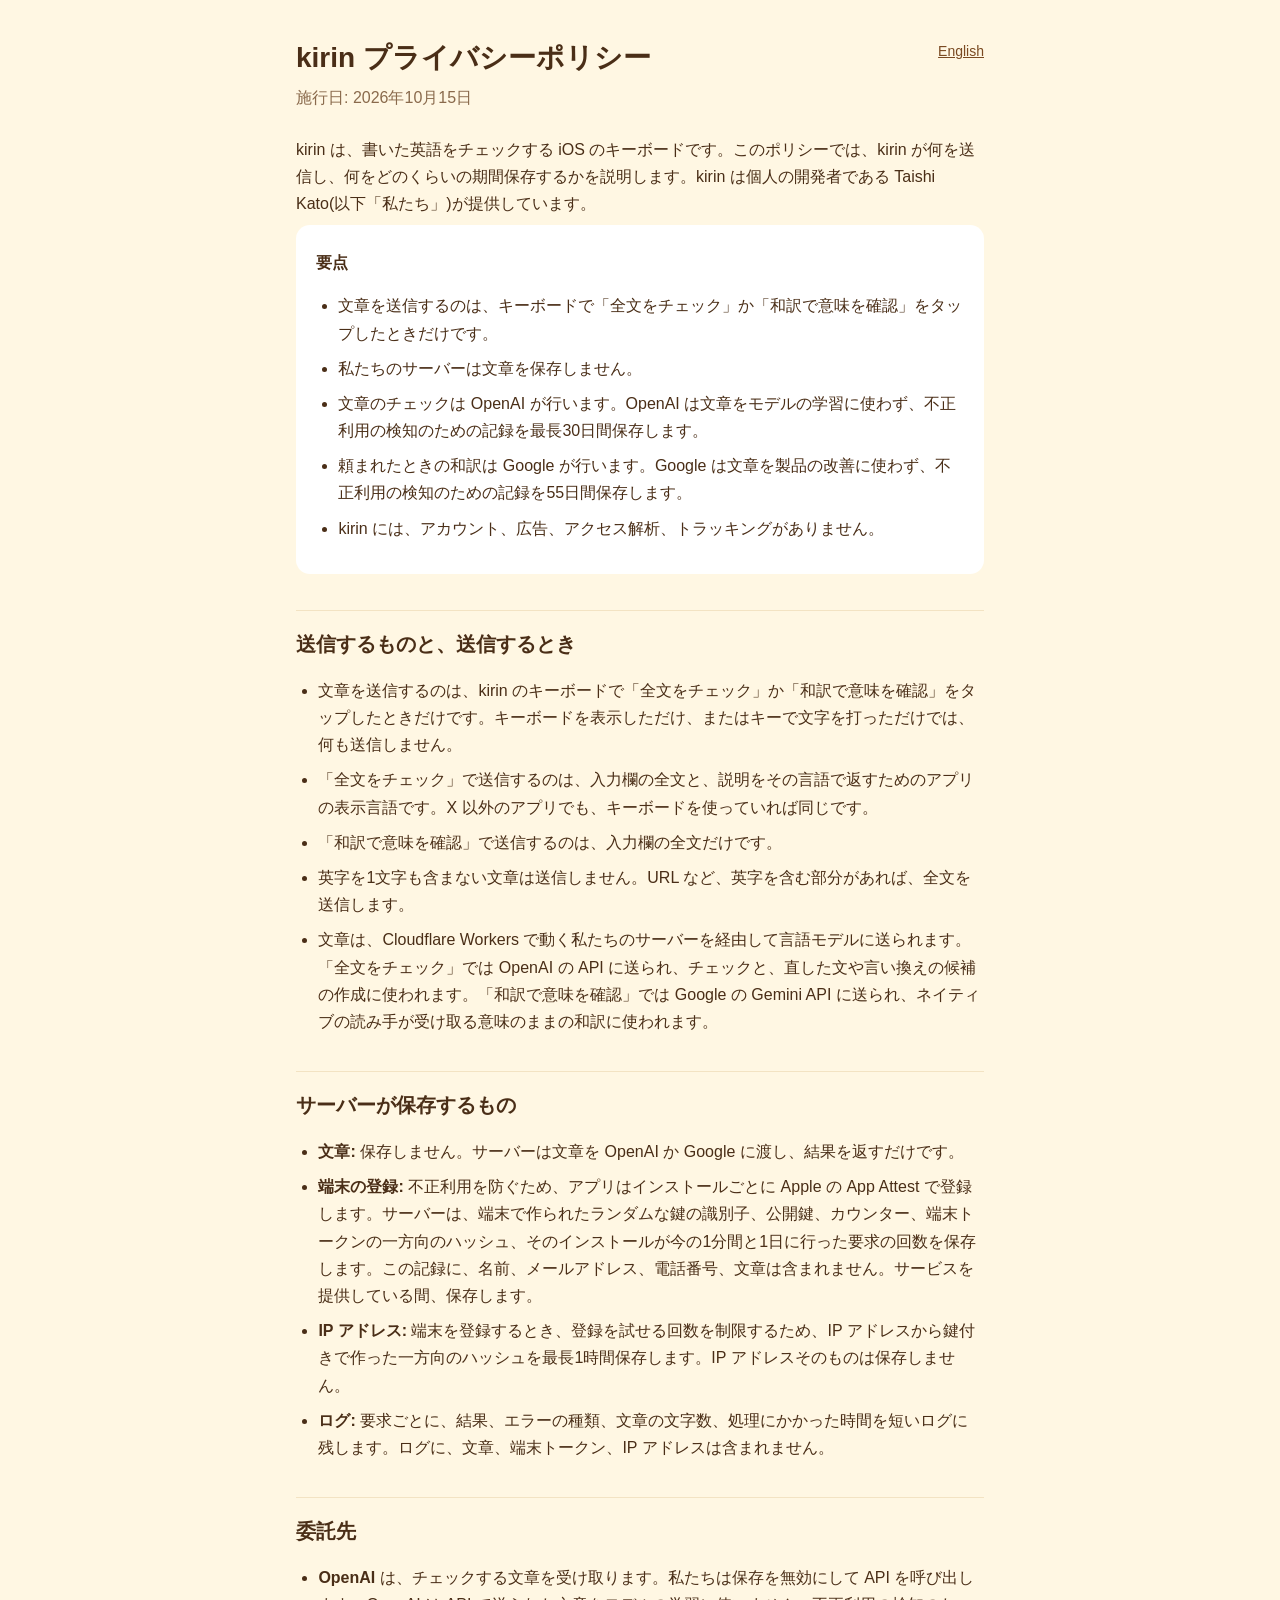
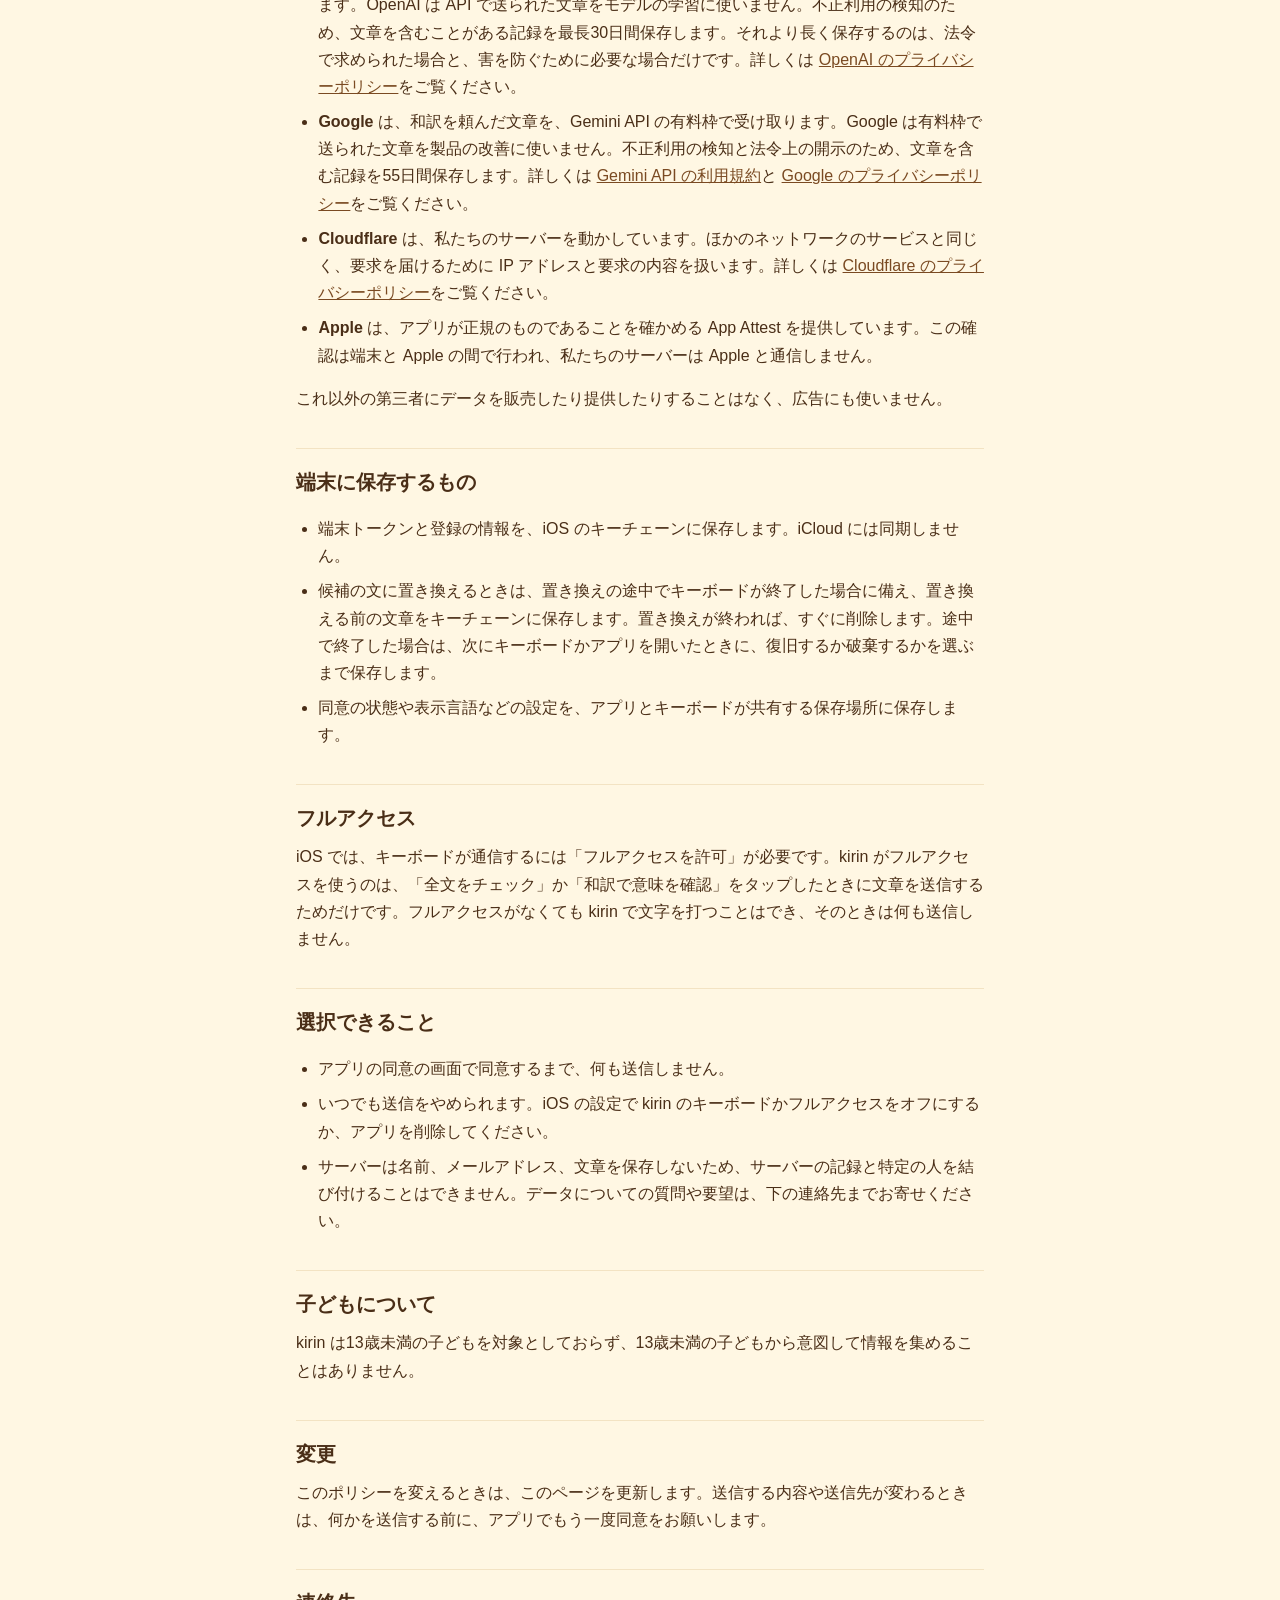
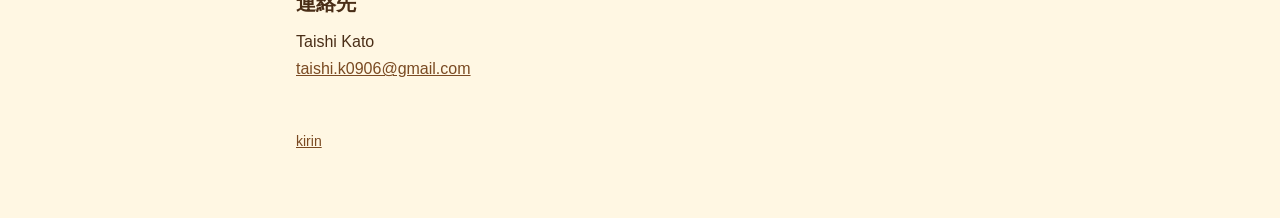
==== commit 3c0705b2: "Set the privacy policy effective date to October 15, 2026 Co-Authored-By: Claude Opus 5.5 <noreply@a" ====
--- a/ja/privacy/index.html
+++ b/ja/privacy/index.html
@@ -10,7 +10,7 @@
 <main>
 <a class="lang" href="../../privacy/">English</a>
 <h1>kirin プライバシーポリシー</h1>
-<p class="meta">施行日: 2026年10月14日</p>
+<p class="meta">施行日: 2026年10月15日</p>
 
 <p>kirin は、書いた英語をチェックする iOS のキーボードです。このポリシーでは、kirin が何を送信し、何をどのくらいの期間保存するかを説明します。kirin は個人の開発者である Taishi Kato(以下「私たち」)が提供しています。</p>
 
